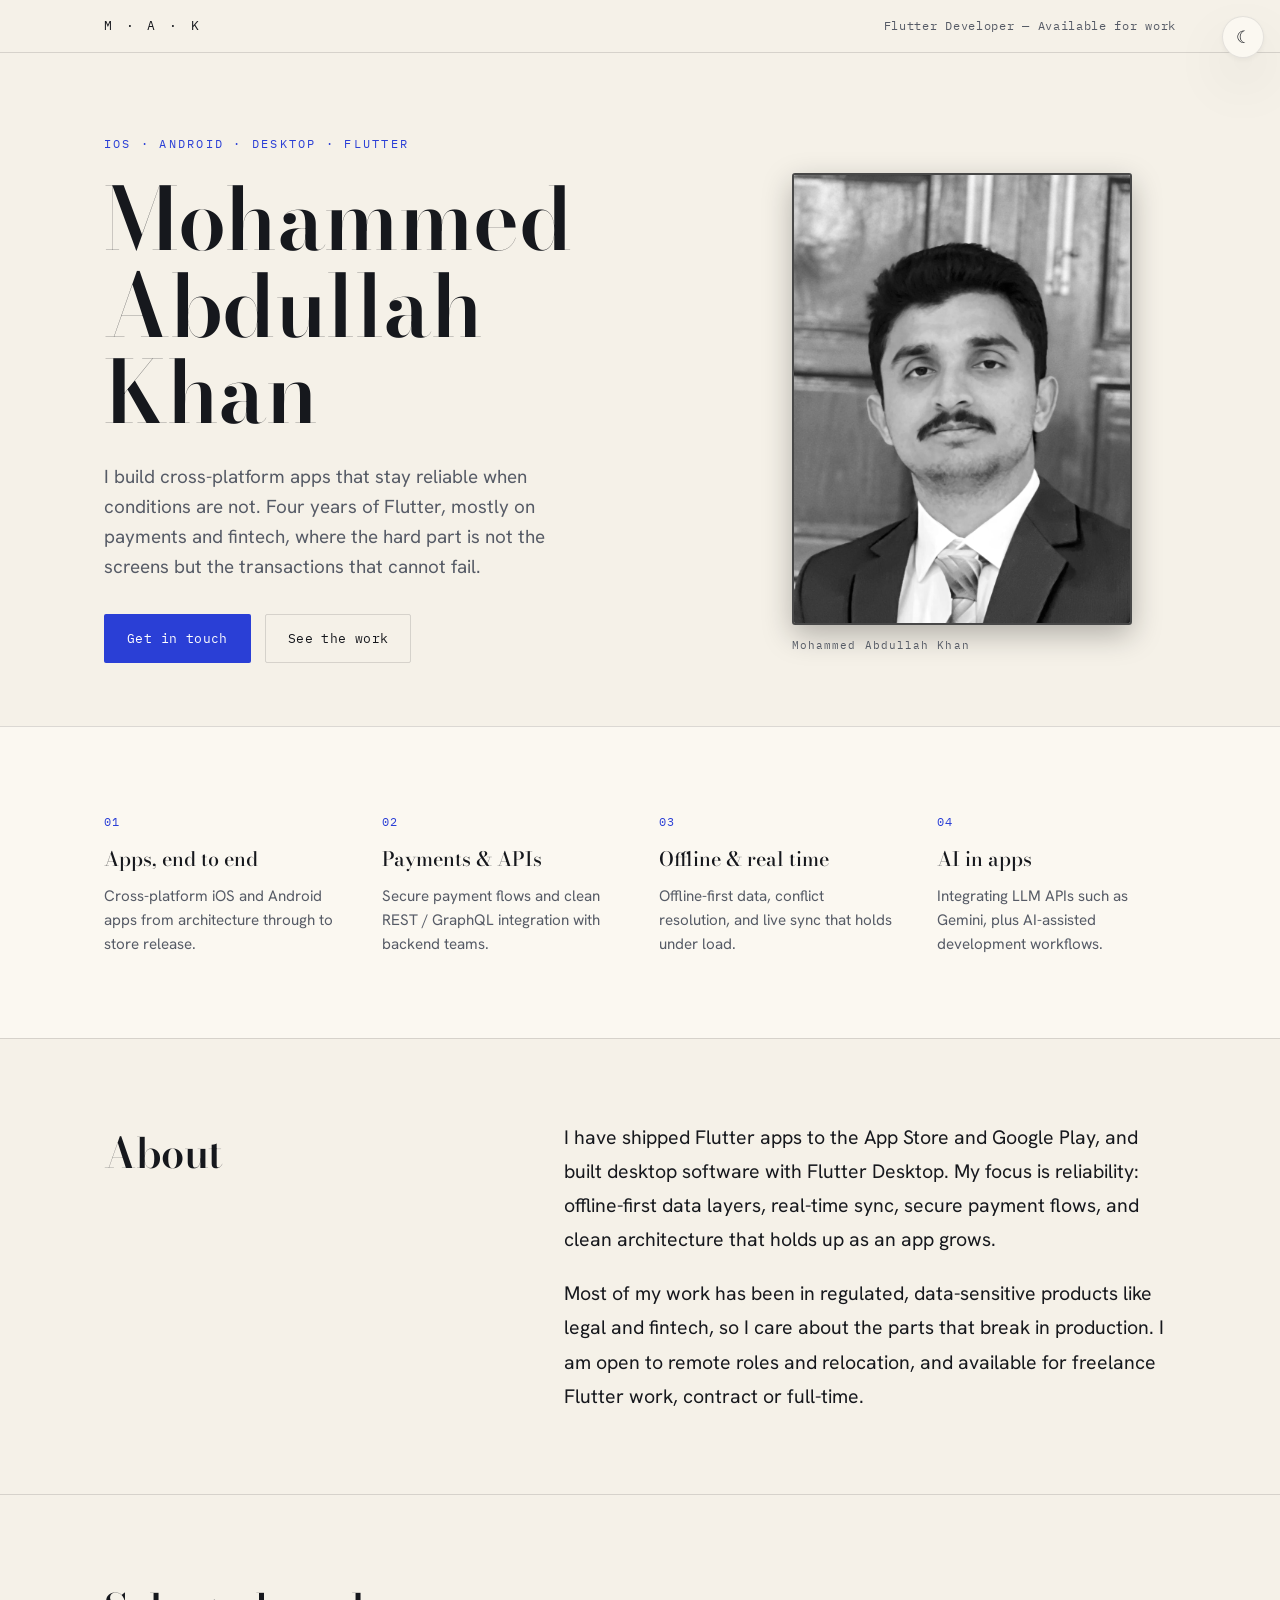
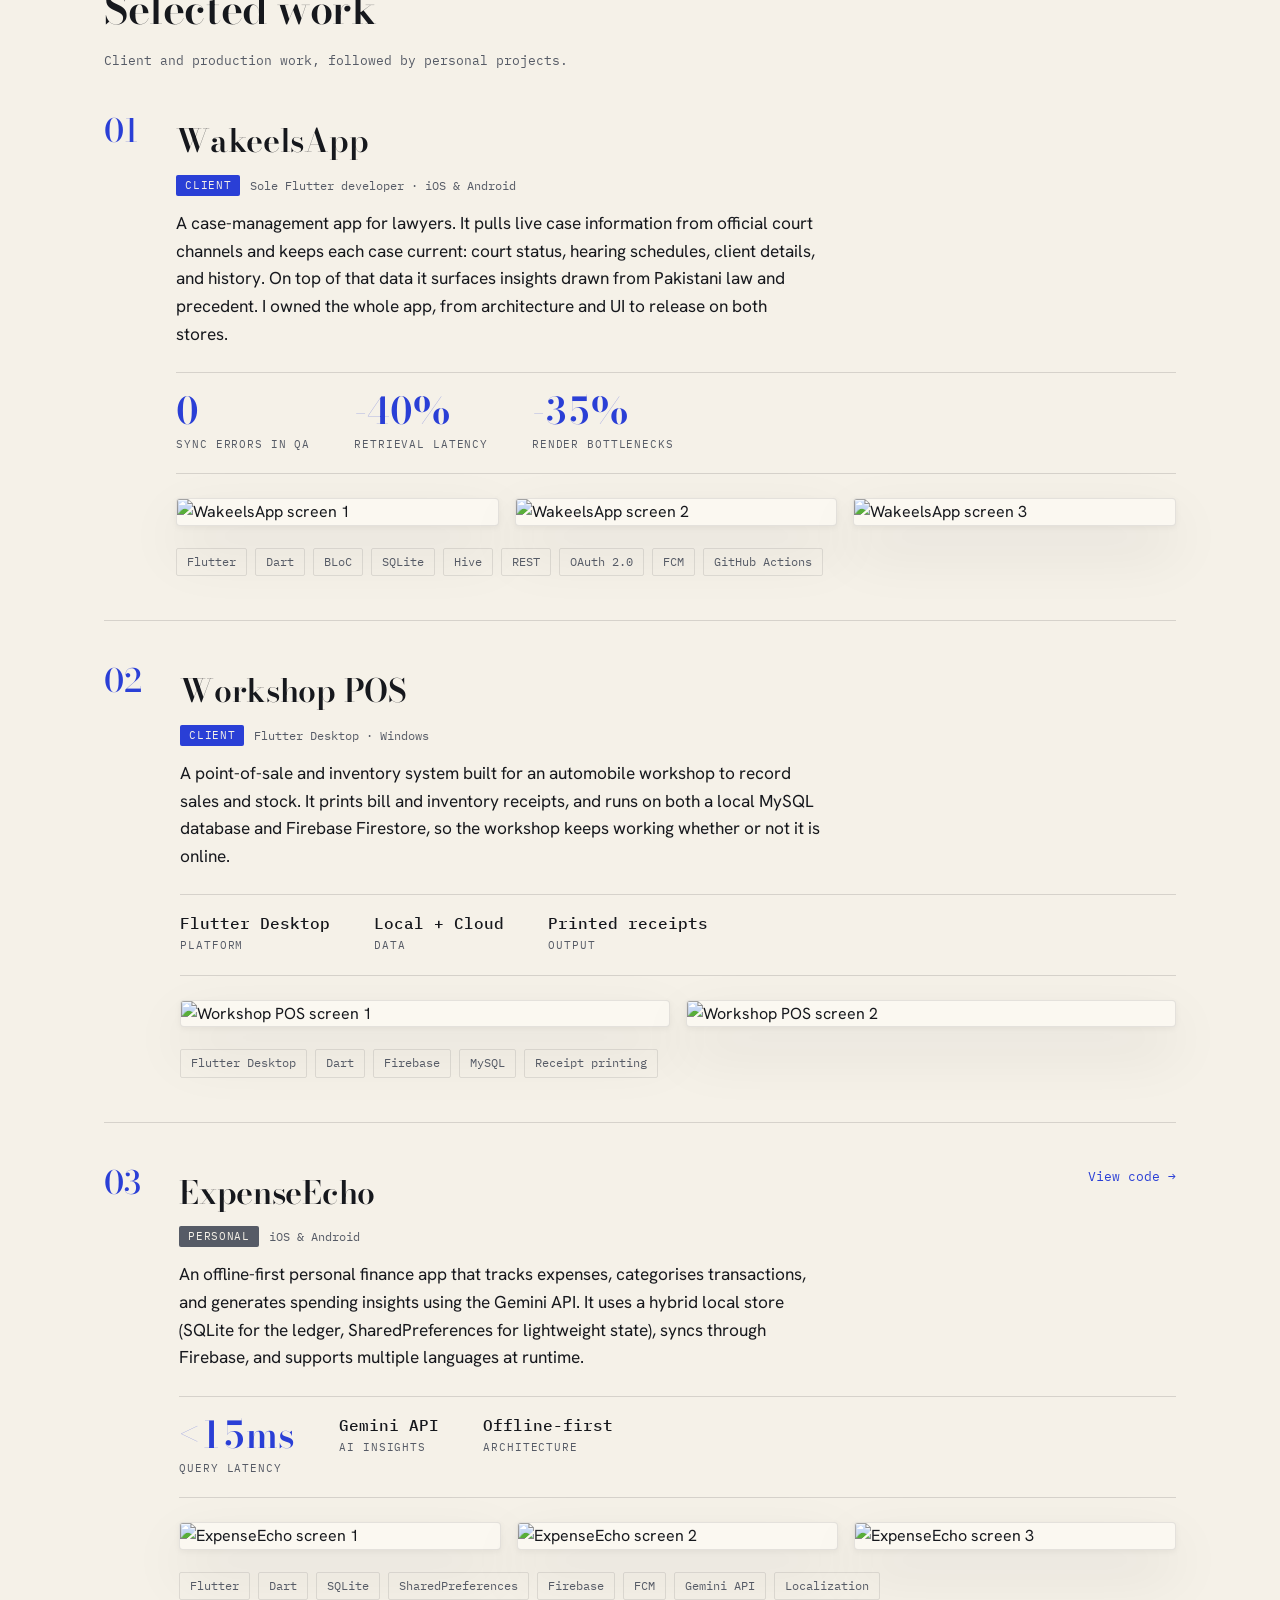
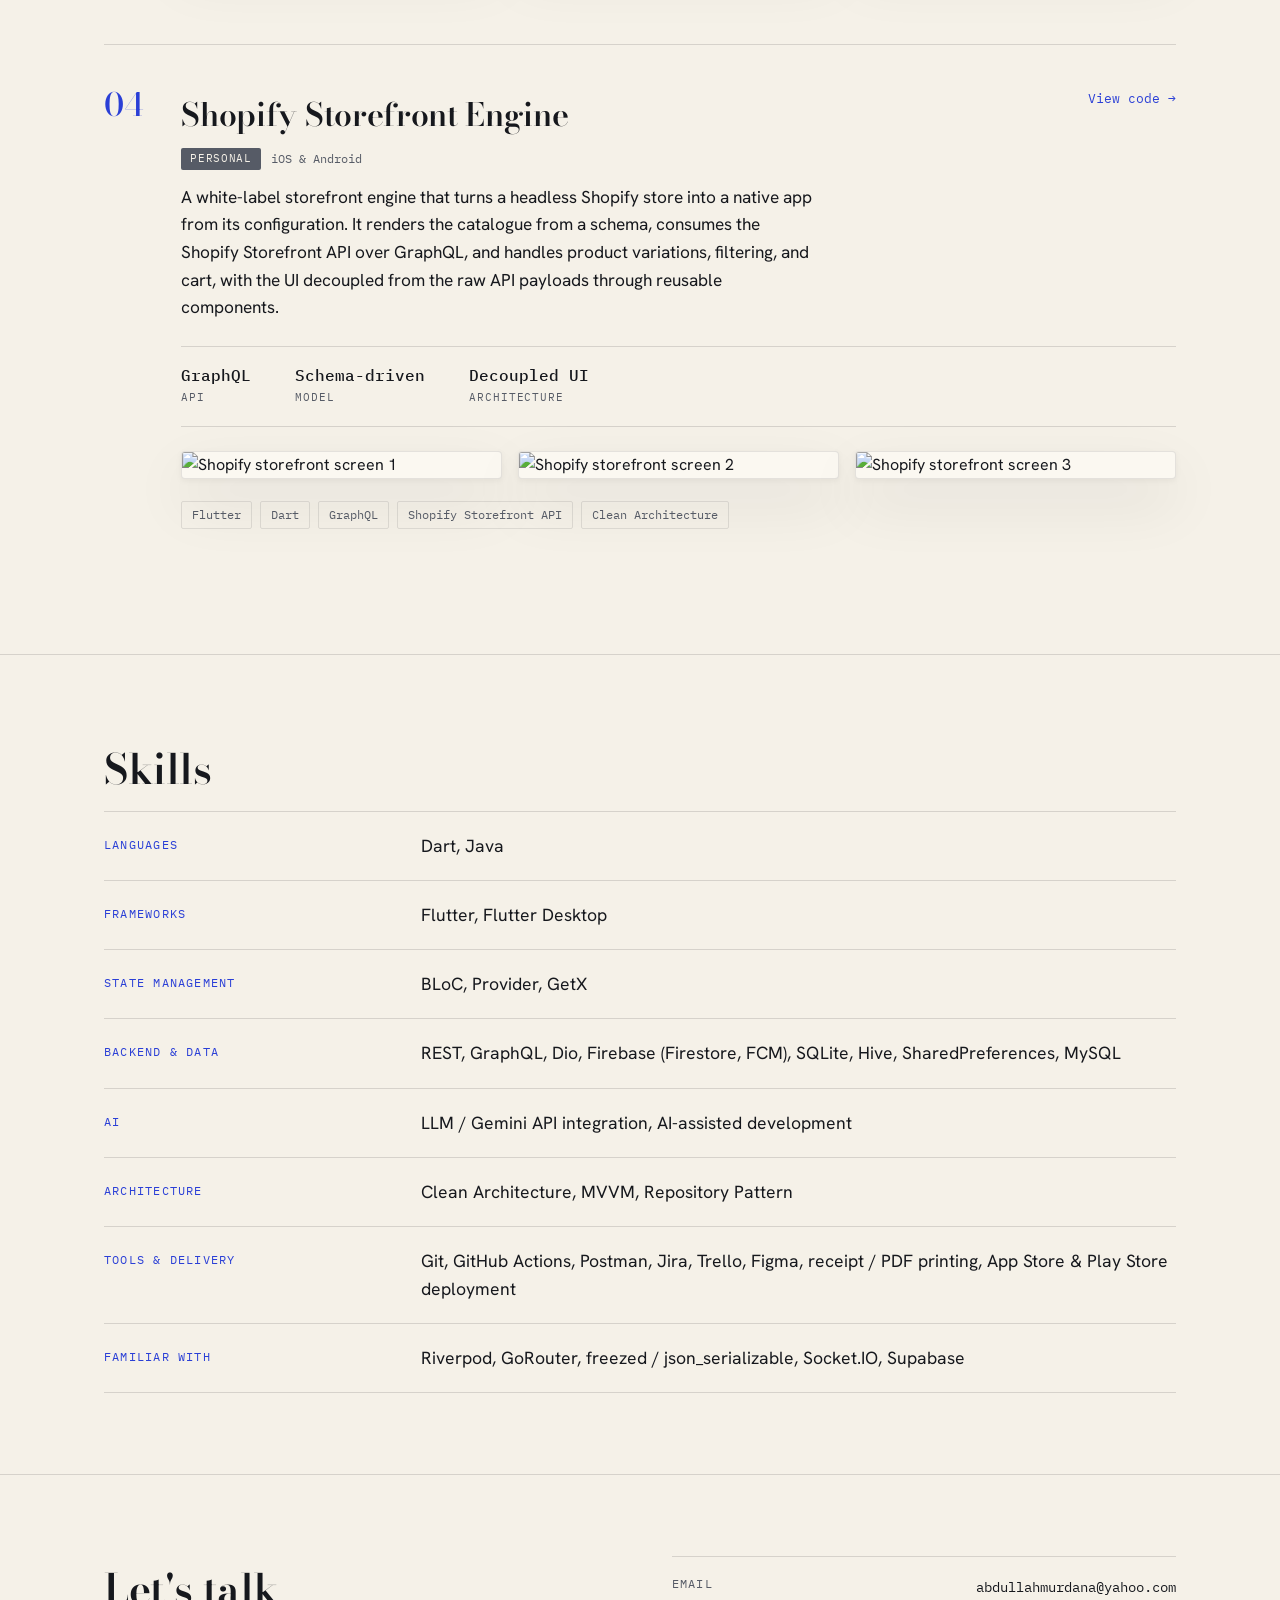
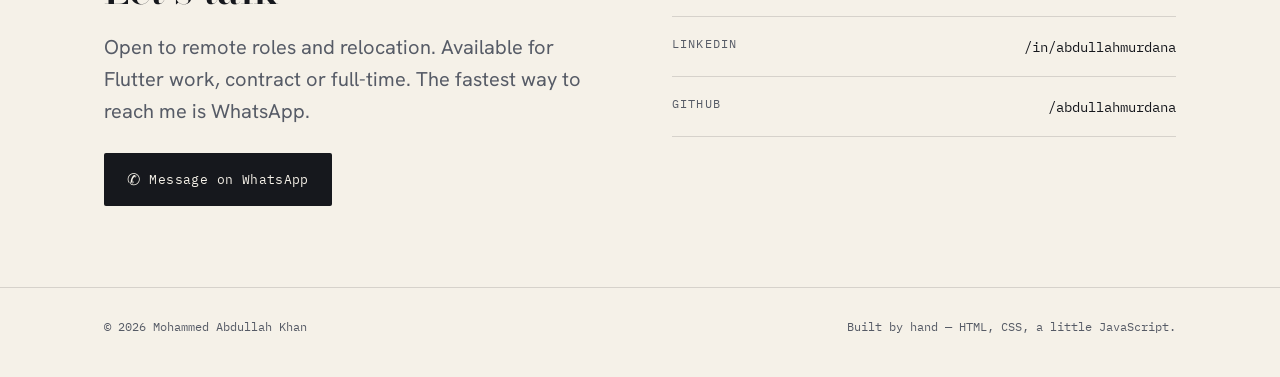
==== index.html @ e092d87d "Update GitHub repository link in index.html Updated ExpenseEcho Github Link." ====
<!DOCTYPE html>
<html lang="en" data-theme="auto">

<head>
  <meta charset="UTF-8" />
  <meta name="viewport" content="width=device-width, initial-scale=1.0, viewport-fit=cover" />
  <title>Mohammed Abdullah Khan — Flutter Developer</title>
  <meta name="description"
    content="Flutter developer with 4+ years building reliable, payment-heavy cross-platform apps for iOS, Android and desktop. Available for full-time roles and freelance work." />
  <meta name="color-scheme" content="light dark" />

  <link rel="preconnect" href="https://fonts.googleapis.com" />
  <link rel="preconnect" href="https://fonts.gstatic.com" crossorigin />
  <link
    href="https://fonts.googleapis.com/css2?family=Bodoni+Moda:opsz,wght@6..96,400;6..96,500;6..96,600;6..96,700&family=Hanken+Grotesk:wght@300;400;500;600&family=IBM+Plex+Mono:wght@400;500&display=swap"
    rel="stylesheet" />

  <link rel="stylesheet" href="css/style.css" />
</head>

<body>

  <!-- Hidden SVG duotone filter (maps photo to ink + paper) -->
  <svg width="0" height="0" style="position:absolute" aria-hidden="true" focusable="false">
    <filter id="duotone" color-interpolation-filters="sRGB">
      <feColorMatrix type="matrix" values="0.2126 0.7152 0.0722 0 0
                                         0.2126 0.7152 0.0722 0 0
                                         0.2126 0.7152 0.0722 0 0
                                         0      0      0      1 0" />
      <feComponentTransfer>
        <feFuncR tableValues="0.07 0.96" />
        <feFuncG tableValues="0.12 0.95" />
        <feFuncB tableValues="0.24 0.92" />
      </feComponentTransfer>
    </filter>
  </svg>

  <!-- Theme toggle -->
  <button id="themeToggle" class="theme-toggle" aria-label="Switch colour theme" title="Switch theme">
    <span class="toggle-icon sun" aria-hidden="true">☀</span>
    <span class="toggle-icon moon" aria-hidden="true">☾</span>
  </button>

  <!-- Top meta bar -->
  <div class="topbar">
    <div class="wrap topbar-inner">
      <span class="mark">M · A · K</span>
      <span class="topbar-meta">Flutter Developer — Available for work</span>
    </div>
  </div>

  <!-- ============ HERO ============ -->
  <header class="hero">
    <div class="wrap hero-grid">
      <div class="hero-text">
        <p class="eyebrow" data-reveal>iOS · Android · Desktop · Flutter</p>
        <h1 class="hero-name" data-reveal>Mohammed<br />Abdullah Khan</h1>
        <p class="hero-lead" data-reveal>
          I build cross-platform apps that stay reliable when conditions are not.
          Four years of Flutter, mostly on payments and fintech, where the hard
          part is not the screens but the transactions that cannot fail.
        </p>
        <div class="hero-cta" data-reveal>
          <a class="btn btn-primary" href="#contact">Get in touch</a>
          <a class="btn btn-ghost" href="#work">See the work</a>
        </div>
      </div>
      <div class="hero-portrait" data-reveal>
        <figure class="portrait">
          <img src="assets/profile.jpg" alt="Portrait of Mohammed Abdullah Khan" />
          <figcaption>Mohammed Abdullah Khan</figcaption>
        </figure>
      </div>
    </div>
  </header>

  <main>

    <!-- ============ CAPABILITY BAND ============ -->
    <section class="capability" aria-labelledby="cap-h">
      <div class="wrap">
        <h2 id="cap-h" class="visually-hidden">What I can help with</h2>
        <ul class="cap-grid">
          <li data-reveal><span class="cap-no">01</span>
            <h3>Apps, end to end</h3>
            <p>Cross-platform iOS and Android apps from architecture through to store release.</p>
          </li>
          <li data-reveal><span class="cap-no">02</span>
            <h3>Payments &amp; APIs</h3>
            <p>Secure payment flows and clean REST / GraphQL integration with backend teams.</p>
          </li>
          <li data-reveal><span class="cap-no">03</span>
            <h3>Offline &amp; real time</h3>
            <p>Offline-first data, conflict resolution, and live sync that holds under load.</p>
          </li>
          <li data-reveal><span class="cap-no">04</span>
            <h3>AI in apps</h3>
            <p>Integrating LLM APIs such as Gemini, plus AI-assisted development workflows.</p>
          </li>
        </ul>
      </div>
    </section>

    <!-- ============ ABOUT ============ -->
    <section class="about" aria-labelledby="about-h">
      <div class="wrap about-grid">
        <h2 id="about-h" class="section-title" data-reveal>About</h2>
        <div class="about-body" data-reveal>
          <p>
            I have shipped Flutter apps to the App Store and Google Play, and built
            desktop software with Flutter Desktop. My focus is reliability:
            offline-first data layers, real-time sync, secure payment flows, and
            clean architecture that holds up as an app grows.
          </p>
          <p>
            Most of my work has been in regulated, data-sensitive products like
            legal and fintech, so I care about the parts that break in production.
            I am open to remote roles and relocation, and available for freelance
            Flutter work, contract or full-time.
          </p>
        </div>
      </div>
    </section>

    <!-- ============ WORK ============ -->
    <section id="work" class="work" aria-labelledby="work-h">
      <div class="wrap">
        <h2 id="work-h" class="section-title" data-reveal>Selected work</h2>
        <p class="work-sub" data-reveal>Client and production work, followed by personal projects.</p>

        <!-- WakeelsApp -->
        <article class="entry" data-reveal>
          <div class="entry-index">01</div>
          <div class="entry-main">
            <header class="entry-head">
              <div>
                <h3 class="entry-name">WakeelsApp</h3>
                <p class="entry-meta"><span class="tag tag-client">Client</span> Sole Flutter developer · iOS &amp;
                  Android</p>
              </div>
            </header>
            <p class="entry-desc">
              A case-management app for lawyers. It pulls live case information from
              official court channels and keeps each case current: court status,
              hearing schedules, client details, and history. On top of that data it
              surfaces insights drawn from Pakistani law and precedent. I owned the
              whole app, from architecture and UI to release on both stores.
            </p>
            <div class="metrics">
              <div class="metric"><span class="metric-val" data-count="0">0</span><span class="metric-label">Sync errors
                  in QA</span></div>
              <div class="metric"><span class="metric-val" data-count="40" data-prefix="-"
                  data-suffix="%">-40%</span><span class="metric-label">Retrieval latency</span></div>
              <div class="metric"><span class="metric-val" data-count="35" data-prefix="-"
                  data-suffix="%">-35%</span><span class="metric-label">Render bottlenecks</span></div>
            </div>
            <div class="shots">
              <img src="images/wakeelsapp-1.png" alt="WakeelsApp screen 1" loading="lazy" />
              <img src="images/wakeelsapp-2.png" alt="WakeelsApp screen 2" loading="lazy" />
              <img src="images/wakeelsapp-3.png" alt="WakeelsApp screen 3" loading="lazy" />
            </div>
            <ul class="tech">
              <li>Flutter</li>
              <li>Dart</li>
              <li>BLoC</li>
              <li>SQLite</li>
              <li>Hive</li>
              <li>REST</li>
              <li>OAuth 2.0</li>
              <li>FCM</li>
              <li>GitHub Actions</li>
            </ul>
          </div>
        </article>

        <!-- POS -->
        <article class="entry" data-reveal>
          <div class="entry-index">02</div>
          <div class="entry-main">
            <header class="entry-head">
              <div>
                <h3 class="entry-name">Workshop POS</h3>
                <p class="entry-meta"><span class="tag tag-client">Client</span> Flutter Desktop · Windows</p>
              </div>
            </header>
            <p class="entry-desc">
              A point-of-sale and inventory system built for an automobile workshop
              to record sales and stock. It prints bill and inventory receipts, and
              runs on both a local MySQL database and Firebase Firestore, so the
              workshop keeps working whether or not it is online.
            </p>
            <div class="metrics">
              <div class="metric"><span class="metric-val small">Flutter Desktop</span><span
                  class="metric-label">Platform</span></div>
              <div class="metric"><span class="metric-val small">Local + Cloud</span><span
                  class="metric-label">Data</span></div>
              <div class="metric"><span class="metric-val small">Printed receipts</span><span
                  class="metric-label">Output</span></div>
            </div>
            <div class="shots">
              <img src="images/pos-1.png" alt="Workshop POS screen 1" loading="lazy" />
              <img src="images/pos-2.png" alt="Workshop POS screen 2" loading="lazy" />
            </div>
            <ul class="tech">
              <li>Flutter Desktop</li>
              <li>Dart</li>
              <li>Firebase</li>
              <li>MySQL</li>
              <li>Receipt printing</li>
            </ul>
          </div>
        </article>

        <!-- ExpenseEcho -->
        <article class="entry" data-reveal>
          <div class="entry-index">03</div>
          <div class="entry-main">
            <header class="entry-head">
              <div>
                <h3 class="entry-name">ExpenseEcho</h3>
                <p class="entry-meta"><span class="tag tag-personal">Personal</span> iOS &amp; Android</p>
              </div>
              <a class="repo-link" href="https://github.com/abdullahmurdana/expenseecho" target="_blank" rel="noopener">View code
                →</a>
            </header>
            <p class="entry-desc">
              An offline-first personal finance app that tracks expenses, categorises
              transactions, and generates spending insights using the Gemini API. It
              uses a hybrid local store (SQLite for the ledger, SharedPreferences for
              lightweight state), syncs through Firebase, and supports multiple
              languages at runtime.
            </p>
            <div class="metrics">
              <div class="metric"><span class="metric-val" data-count="15" data-prefix="&lt;"
                  data-suffix="ms">&lt;15ms</span><span class="metric-label">Query latency</span></div>
              <div class="metric"><span class="metric-val small">Gemini API</span><span class="metric-label">AI
                  insights</span></div>
              <div class="metric"><span class="metric-val small">Offline-first</span><span
                  class="metric-label">Architecture</span></div>
            </div>
            <div class="shots">
              <img src="images/expenseecho-1.png" alt="ExpenseEcho screen 1" loading="lazy" />
              <img src="images/expenseecho-2.png" alt="ExpenseEcho screen 2" loading="lazy" />
              <img src="images/expenseecho-3.png" alt="ExpenseEcho screen 3" loading="lazy" />
            </div>
            <ul class="tech">
              <li>Flutter</li>
              <li>Dart</li>
              <li>SQLite</li>
              <li>SharedPreferences</li>
              <li>Firebase</li>
              <li>FCM</li>
              <li>Gemini API</li>
              <li>Localization</li>
            </ul>
          </div>
        </article>

        <!-- Shopify -->
        <article class="entry" data-reveal>
          <div class="entry-index">04</div>
          <div class="entry-main">
            <header class="entry-head">
              <div>
                <h3 class="entry-name">Shopify Storefront Engine</h3>
                <p class="entry-meta"><span class="tag tag-personal">Personal</span> iOS &amp; Android</p>
              </div>
              <a class="repo-link" href="https://github.com/abdullahmurdana" target="_blank" rel="noopener">View code
                →</a>
            </header>
            <p class="entry-desc">
              A white-label storefront engine that turns a headless Shopify store into
              a native app from its configuration. It renders the catalogue from a
              schema, consumes the Shopify Storefront API over GraphQL, and handles
              product variations, filtering, and cart, with the UI decoupled from the
              raw API payloads through reusable components.
            </p>
            <div class="metrics">
              <div class="metric"><span class="metric-val small">GraphQL</span><span class="metric-label">API</span>
              </div>
              <div class="metric"><span class="metric-val small">Schema-driven</span><span
                  class="metric-label">Model</span></div>
              <div class="metric"><span class="metric-val small">Decoupled UI</span><span
                  class="metric-label">Architecture</span></div>
            </div>
            <div class="shots">
              <img src="images/shopify-1.png" alt="Shopify storefront screen 1" loading="lazy" />
              <img src="images/shopify-2.png" alt="Shopify storefront screen 2" loading="lazy" />
              <img src="images/shopify-3.png" alt="Shopify storefront screen 3" loading="lazy" />
            </div>
            <ul class="tech">
              <li>Flutter</li>
              <li>Dart</li>
              <li>GraphQL</li>
              <li>Shopify Storefront API</li>
              <li>Clean Architecture</li>
            </ul>
          </div>
        </article>
      </div>
    </section>

    <!-- ============ SKILLS ============ -->
    <section class="skills" aria-labelledby="skills-h">
      <div class="wrap">
        <h2 id="skills-h" class="section-title" data-reveal>Skills</h2>
        <dl class="skills-list">
          <div class="skill-row" data-reveal>
            <dt>Languages</dt>
            <dd>Dart, Java</dd>
          </div>
          <div class="skill-row" data-reveal>
            <dt>Frameworks</dt>
            <dd>Flutter, Flutter Desktop</dd>
          </div>
          <div class="skill-row" data-reveal>
            <dt>State management</dt>
            <dd>BLoC, Provider, GetX</dd>
          </div>
          <div class="skill-row" data-reveal>
            <dt>Backend &amp; data</dt>
            <dd>REST, GraphQL, Dio, Firebase (Firestore, FCM), SQLite, Hive, SharedPreferences, MySQL</dd>
          </div>
          <div class="skill-row" data-reveal>
            <dt>AI</dt>
            <dd>LLM / Gemini API integration, AI-assisted development</dd>
          </div>
          <div class="skill-row" data-reveal>
            <dt>Architecture</dt>
            <dd>Clean Architecture, MVVM, Repository Pattern</dd>
          </div>
          <div class="skill-row" data-reveal>
            <dt>Tools &amp; delivery</dt>
            <dd>Git, GitHub Actions, Postman, Jira, Trello, Figma, receipt / PDF printing, App Store &amp; Play Store
              deployment</dd>
          </div>
          <div class="skill-row" data-reveal>
            <dt>Familiar with</dt>
            <dd>Riverpod, GoRouter, freezed / json_serializable, Socket.IO, Supabase</dd>
          </div>
        </dl>
      </div>
    </section>

    <!-- ============ CONTACT ============ -->
    <section id="contact" class="contact" aria-labelledby="contact-h">
      <div class="wrap contact-grid">
        <div>
          <h2 id="contact-h" class="section-title" data-reveal>Let's talk</h2>
          <p class="contact-lead" data-reveal>
            Open to remote roles and relocation. Available for Flutter work,
            contract or full-time. The fastest way to reach me is WhatsApp.
          </p>
          <a class="btn btn-wa" data-reveal
            href="https://wa.me/923009691591?text=Hi%20Abdullah%2C%20I%20saw%20your%20portfolio" target="_blank"
            rel="noopener">
            <span class="wa-glyph" aria-hidden="true">✆</span> Message on WhatsApp
          </a>
        </div>
        <div class="contact-links" data-reveal>
          <a href="mailto:abdullahmurdana@yahoo.com"><span class="cl-label">Email</span><span
              class="cl-val">abdullahmurdana@yahoo.com</span></a>
          <a href="https://www.linkedin.com/in/abdullahmurdana" target="_blank" rel="noopener"><span
              class="cl-label">LinkedIn</span><span class="cl-val">/in/abdullahmurdana</span></a>
          <a href="https://github.com/abdullahmurdana" target="_blank" rel="noopener"><span
              class="cl-label">GitHub</span><span class="cl-val">/abdullahmurdana</span></a>
        </div>
      </div>
    </section>

  </main>

  <footer class="foot">
    <div class="wrap foot-inner">
      <span>© 2026 Mohammed Abdullah Khan</span>
      <span>Built by hand — HTML, CSS, a little JavaScript.</span>
    </div>
  </footer>

  <script src="js/app.js" defer></script>
</body>

</html>
---- css/style.css ----
/* =========================================================
   Mohammed Abdullah Khan — portfolio
   "Editorial Premium" — warm paper, ink, one cobalt accent.
   Mobile-first, fully responsive, light + dark.
   ========================================================= */

:root,
[data-theme="light"] {
  --paper: #F5F1E8;
  --paper-2: #FBF8F1;
  --ink: #16181D;
  --sub: #565B66;
  --accent: #2A3FD6;
  --accent-soft: #2A3FD622;
  --rule: rgba(22, 24, 29, 0.14);
  --card-bd: rgba(22, 24, 29, 0.10);
  --shadow: 0 2px 6px rgba(22, 24, 29, 0.05), 0 24px 60px rgba(22, 24, 29, 0.09);
  color-scheme: light;
}

[data-theme="dark"] {
  --paper: #131519;
  --paper-2: #191C22;
  --ink: #ECE7DB;
  --sub: #9BA1AC;
  --accent: #7C8CFF;
  --accent-soft: #7C8CFF22;
  --rule: rgba(236, 231, 219, 0.14);
  --card-bd: rgba(77, 72, 61, 0.09);
  --shadow: 0 2px 6px rgba(0, 0, 0, 0.4), 0 26px 64px rgba(0, 0, 0, 0.55);
  color-scheme: dark;
}

@media (prefers-color-scheme: dark) {
  [data-theme="auto"] {
    --paper: #131519;
    --paper-2: #191C22;
    --ink: #ECE7DB;
    --sub: #9BA1AC;
    --accent: #7C8CFF;
    --accent-soft: #7C8CFF22;
    --rule: rgba(236, 231, 219, 0.14);
    --card-bd: rgba(236, 231, 219, 0.09);
    --shadow: 0 2px 6px rgba(0, 0, 0, 0.4), 0 26px 64px rgba(0, 0, 0, 0.55);
    color-scheme: dark;
  }
}

* {
  box-sizing: border-box;
  margin: 0;
  padding: 0;
}

html {
  scroll-behavior: smooth;
  -webkit-text-size-adjust: 100%;
}

body {
  background: var(--paper);
  color: var(--ink);
  font-family: "Hanken Grotesk", system-ui, sans-serif;
  font-weight: 400;
  line-height: 1.6;
  -webkit-font-smoothing: antialiased;
  transition: background-color .45s ease, color .45s ease;
  overflow-x: hidden;
}

.wrap {
  width: 100%;
  max-width: 1120px;
  margin: 0 auto;
  padding-left: max(24px, env(safe-area-inset-left));
  padding-right: max(24px, env(safe-area-inset-right));
}

a {
  color: inherit;
  text-decoration: none;
}

.visually-hidden {
  position: absolute;
  width: 1px;
  height: 1px;
  overflow: hidden;
  clip: rect(0 0 0 0);
}

/* ---------- Theme toggle ---------- */
.theme-toggle {
  position: fixed;
  z-index: 40;
  top: max(16px, env(safe-area-inset-top));
  right: max(16px, env(safe-area-inset-right));
  width: 42px;
  height: 42px;
  border-radius: 50%;
  border: 1px solid var(--card-bd);
  background: var(--paper-2);
  color: var(--ink);
  cursor: pointer;
  font-size: 17px;
  display: grid;
  place-items: center;
  box-shadow: var(--shadow);
  transition: transform .25s ease, background-color .45s ease;
}

.theme-toggle:hover {
  transform: rotate(-12deg) scale(1.05);
}

.toggle-icon {
  grid-area: 1/1;
  transition: opacity .3s ease, transform .3s ease;
}

.toggle-icon.sun {
  opacity: 0;
  transform: scale(.5) rotate(-90deg);
}

[data-theme="dark"] .toggle-icon.sun {
  opacity: 1;
  transform: none;
}

[data-theme="dark"] .toggle-icon.moon {
  opacity: 0;
  transform: scale(.5) rotate(90deg);
}

@media (prefers-color-scheme: dark) {
  [data-theme="auto"] .toggle-icon.sun {
    opacity: 1;
    transform: none;
  }

  [data-theme="auto"] .toggle-icon.moon {
    opacity: 0;
    transform: scale(.5) rotate(90deg);
  }
}

/* ---------- Topbar ---------- */
.topbar {
  border-bottom: 1px solid var(--rule);
  padding: 16px 0;
}

.topbar-inner {
  display: flex;
  justify-content: space-between;
  align-items: center;
}

.mark {
  font-family: "IBM Plex Mono", monospace;
  font-size: .8rem;
  letter-spacing: .22em;
  color: var(--ink);
}

.topbar-meta {
  font-family: "IBM Plex Mono", monospace;
  font-size: .72rem;
  letter-spacing: .06em;
  color: var(--sub);
}

/* ---------- Buttons ---------- */
.btn {
  display: inline-flex;
  align-items: center;
  gap: 9px;
  font-family: "IBM Plex Mono", monospace;
  font-size: .82rem;
  letter-spacing: .03em;
  padding: 13px 22px;
  border-radius: 2px;
  border: 1px solid transparent;
  transition: transform .2s ease, background-color .25s ease, color .25s ease, border-color .25s ease;
}

.btn-primary {
  background: var(--accent);
  color: #fff;
}

.btn-primary:hover {
  transform: translateY(-2px);
}

.btn-ghost {
  border-color: var(--rule);
  color: var(--ink);
}

.btn-ghost:hover {
  border-color: var(--accent);
  color: var(--accent);
}

.btn-wa {
  background: var(--ink);
  color: var(--paper);
  margin-top: 26px;
}

.btn-wa:hover {
  transform: translateY(-2px);
  background: var(--accent);
  color: #fff;
}

.wa-glyph {
  font-size: 1rem;
}

/* ---------- Hero ---------- */
.hero {
  padding: clamp(48px, 9vh, 96px) 0 clamp(40px, 7vh, 80px);
}

.hero-grid {
  display: grid;
  grid-template-columns: 1.15fr .85fr;
  gap: clamp(28px, 5vw, 64px);
  align-items: center;
}

.eyebrow {
  font-family: "IBM Plex Mono", monospace;
  font-size: .78rem;
  letter-spacing: .18em;
  text-transform: uppercase;
  color: var(--accent);
  margin-bottom: 22px;
}

.hero-name {
  font-family: "Bodoni Moda", Georgia, serif;
  font-weight: 600;
  font-size: clamp(2.7rem, 8vw, 5.4rem);
  line-height: 1.0;
  letter-spacing: -.005em;
  margin-bottom: 26px;
}

.hero-lead {
  max-width: 44ch;
  font-size: clamp(1.02rem, 3.4vw, 1.18rem);
  color: var(--sub);
  margin-bottom: 32px;
}

.hero-cta {
  display: flex;
  flex-wrap: wrap;
  gap: 14px;
}

/* Portrait duotone */
.hero-portrait {
  display: flex;
  justify-content: center;
}

.portrait {
  position: relative;
  width: 100%;
  max-width: 340px;
}

.portrait img {
  width: 100%;
  height: auto;
  display: block;
  border-radius: 3px;
  filter: url(#duotone);
  border: 2px solid var(--accent);
  box-shadow: 0 10px 30px rgba(0, 0, 0, 0.28);
  transition: filter .45s ease;
}

/* .portrait::after {
  content: "";
  position: absolute;
  inset: -10px;
  border: 1px solid var(--accent);
  border-radius: 5px;
  z-index: -1;
  opacity: .7;
} */

.portrait figcaption {
  position: absolute;
  left: 0;
  bottom: -30px;
  font-family: "IBM Plex Mono", monospace;
  font-size: .68rem;
  letter-spacing: .1em;
  color: var(--sub);
}

[data-theme="dark"] .portrait img,
[data-theme="auto"] .portrait img {
  filter: url(#duotone) brightness(1.04);
}

/* ---------- Section titles ---------- */
.section-title {
  font-family: "Bodoni Moda", Georgia, serif;
  font-weight: 600;
  font-size: clamp(1.7rem, 5vw, 2.6rem);
  letter-spacing: -.01em;
  margin-bottom: 8px;
}

section {
  padding: clamp(52px, 9vh, 104px) 0;
  border-top: 1px solid var(--rule);
}

/* ---------- Capability band ---------- */
.capability {
  background: var(--paper-2);
}

.cap-grid {
  list-style: none;
  display: grid;
  grid-template-columns: repeat(4, 1fr);
  gap: clamp(20px, 3vw, 40px);
}

.cap-grid li {}

.cap-no {
  font-family: "IBM Plex Mono", monospace;
  font-size: .72rem;
  color: var(--accent);
  letter-spacing: .1em;
}

.cap-grid h3 {
  font-family: "Bodoni Moda", Georgia, serif;
  font-weight: 500;
  font-size: 1.24rem;
  margin: 10px 0 8px;
}

.cap-grid p {
  font-size: .95rem;
  color: var(--sub);
}

/* ---------- About ---------- */
.about-grid {
  display: grid;
  grid-template-columns: .4fr .6fr;
  gap: clamp(20px, 4vw, 60px);
  align-items: start;
}

.about-body p {
  font-size: clamp(1.05rem, 3vw, 1.22rem);
  line-height: 1.75;
  margin-bottom: 20px;
  max-width: 60ch;
}

.about-body p:last-child {
  margin-bottom: 0;
}

/* ---------- Work ---------- */
.work-sub {
  font-family: "IBM Plex Mono", monospace;
  font-size: .82rem;
  color: var(--sub);
  margin-bottom: 44px;
}

.entry {
  display: grid;
  grid-template-columns: auto 1fr;
  gap: clamp(18px, 3vw, 40px);
  padding: clamp(30px, 4vw, 44px) 0;
  border-top: 1px solid var(--rule);
}

.entry:first-of-type {
  border-top: none;
  padding-top: 0;
}

.entry-index {
  font-family: "Bodoni Moda", Georgia, serif;
  font-size: clamp(1.4rem, 3vw, 2rem);
  color: var(--accent);
  font-weight: 500;
  line-height: 1;
}

.entry-head {
  display: flex;
  justify-content: space-between;
  align-items: flex-start;
  gap: 16px;
  margin-bottom: 14px;
}

.entry-name {
  font-family: "Bodoni Moda", Georgia, serif;
  font-weight: 600;
  font-size: clamp(1.5rem, 4.4vw, 2rem);
  letter-spacing: -.01em;
}

.entry-meta {
  font-family: "IBM Plex Mono", monospace;
  font-size: .76rem;
  color: var(--sub);
  margin-top: 8px;
  display: flex;
  align-items: center;
  gap: 10px;
  flex-wrap: wrap;
}

.tag {
  display: inline-block;
  padding: 2px 9px;
  border-radius: 2px;
  font-size: .68rem;
  letter-spacing: .06em;
  text-transform: uppercase;
  color: var(--paper);
}

.tag-client {
  background: var(--accent);
}

.tag-personal {
  background: var(--sub);
}

.repo-link {
  font-family: "IBM Plex Mono", monospace;
  font-size: .8rem;
  color: var(--accent);
  white-space: nowrap;
  transition: transform .2s ease;
}

.repo-link:hover {
  transform: translateX(3px);
}

.entry-desc {
  font-size: clamp(1rem, 3vw, 1.08rem);
  color: var(--ink);
  max-width: 64ch;
  margin-bottom: 24px;
}

.metrics {
  display: flex;
  flex-wrap: wrap;
  gap: clamp(22px, 4vw, 44px);
  padding: 20px 0;
  border-top: 1px solid var(--rule);
  border-bottom: 1px solid var(--rule);
  margin-bottom: 24px;
}

.metric {
  display: flex;
  flex-direction: column;
  gap: 6px;
}

.metric-val {
  font-family: "Bodoni Moda", Georgia, serif;
  font-weight: 600;
  font-size: clamp(1.7rem, 5vw, 2.3rem);
  color: var(--accent);
  line-height: 1;
  font-variant-numeric: tabular-nums;
}

.metric-val.small {
  font-family: "IBM Plex Mono", monospace;
  font-size: clamp(.92rem, 2.6vw, 1rem);
  color: var(--ink);
  font-weight: 500;
}

.metric-label {
  font-family: "IBM Plex Mono", monospace;
  font-size: .68rem;
  text-transform: uppercase;
  letter-spacing: .08em;
  color: var(--sub);
}

.shots {
  display: grid;
  grid-template-columns: repeat(auto-fit, minmax(150px, 1fr));
  gap: 16px;
  margin-bottom: 22px;
}

.shots img {
  width: 100%;
  height: auto;
  border-radius: 4px;
  border: 1px solid var(--card-bd);
  background: var(--paper-2);
  box-shadow: var(--shadow);
  display: block;
  transition: transform .35s ease;
}

.tech {
  list-style: none;
  display: flex;
  flex-wrap: wrap;
  gap: 8px;
}

.tech li {
  font-family: "IBM Plex Mono", monospace;
  font-size: .72rem;
  color: var(--sub);
  border: 1px solid var(--card-bd);
  border-radius: 2px;
  padding: 4px 10px;
}

/* ---------- Skills ---------- */
.skills-list {
  border-top: 1px solid var(--rule);
}

.skill-row {
  display: grid;
  grid-template-columns: .28fr .72fr;
  gap: 24px;
  padding: 20px 0;
  border-bottom: 1px solid var(--rule);
}

.skill-row dt {
  font-family: "IBM Plex Mono", monospace;
  font-size: .76rem;
  text-transform: uppercase;
  letter-spacing: .1em;
  color: var(--accent);
  padding-top: 3px;
}

.skill-row dd {
  font-size: clamp(1rem, 3vw, 1.1rem);
  color: var(--ink);
}

/* ---------- Contact ---------- */
.contact-grid {
  display: grid;
  grid-template-columns: 1fr 1fr;
  gap: clamp(30px, 5vw, 64px);
  align-items: start;
}

.contact-lead {
  font-size: clamp(1.05rem, 3.4vw, 1.25rem);
  color: var(--sub);
  max-width: 44ch;
}

.contact-links {
  display: flex;
  flex-direction: column;
}

.contact-links a {
  display: flex;
  justify-content: space-between;
  gap: 16px;
  padding: 18px 0;
  border-top: 1px solid var(--rule);
  transition: color .25s ease;
}

.contact-links a:last-child {
  border-bottom: 1px solid var(--rule);
}

.contact-links a:hover {
  color: var(--accent);
}

.cl-label {
  font-family: "IBM Plex Mono", monospace;
  font-size: .72rem;
  text-transform: uppercase;
  letter-spacing: .1em;
  color: var(--sub);
}

.cl-val {
  font-family: "IBM Plex Mono", monospace;
  font-size: .9rem;
  text-align: right;
  word-break: break-word;
}

/* ---------- Footer ---------- */
.foot {
  border-top: 1px solid var(--rule);
  padding: 30px 0 max(40px, env(safe-area-inset-bottom));
}

.foot-inner {
  display: flex;
  justify-content: space-between;
  gap: 16px;
  flex-wrap: wrap;
  font-family: "IBM Plex Mono", monospace;
  font-size: .72rem;
  color: var(--sub);
}

/* ---------- Reveal ---------- */
[data-reveal] {
  opacity: 0;
  transform: translateY(20px);
  transition: opacity .7s ease, transform .7s ease;
}

[data-reveal].in {
  opacity: 1;
  transform: none;
}

/* =========================================================
   RESPONSIVE
   ========================================================= */
@media (hover: hover) and (pointer: fine) {
  .shots img:hover {
    transform: scale(1.03);
  }
}

/* Tablet */
@media (max-width: 900px) {
  .hero-grid {
    grid-template-columns: 1fr;
  }

  .hero-portrait {
    order: -1;
    justify-content: flex-start;
  }

  .portrait {
    max-width: 260px;
  }

  .about-grid {
    grid-template-columns: 1fr;
  }

  .cap-grid {
    grid-template-columns: repeat(2, 1fr);
    gap: 28px;
  }

  .contact-grid {
    grid-template-columns: 1fr;
  }
}

/* Phone */
@media (max-width: 560px) {
  .topbar-meta {
    display: none;
  }

  .cap-grid {
    grid-template-columns: 1fr;
    gap: 22px;
  }

  .entry {
    grid-template-columns: 1fr;
    gap: 12px;
  }

  .entry-index {
    font-size: 1.1rem;
  }

  .entry-head {
    flex-direction: column;
    gap: 10px;
  }

  .skill-row {
    grid-template-columns: 1fr;
    gap: 6px;
  }

  .shots {
    grid-template-columns: repeat(auto-fit, minmax(120px, 1fr));
  }

  .portrait::after {
    transform: translate(9px, 9px);
  }
}

/* Wide */
@media (min-width: 1500px) {
  .wrap {
    max-width: 1240px;
  }
}

/* Reduced motion */
@media (prefers-reduced-motion: reduce) {
  * {
    animation: none !important;
    transition: none !important;
    scroll-behavior: auto !important;
  }

  [data-reveal] {
    opacity: 1;
    transform: none;
  }
}

/* Focus */
a:focus-visible,
button:focus-visible {
  outline: 2px solid var(--accent);
  outline-offset: 3px;
  border-radius: 2px;
}

/* Print */
@media print {

  .theme-toggle,
  .hero-cta,
  .btn-wa {
    display: none !important;
  }

  body {
    background: #fff;
    color: #000;
  }

  .portrait img {
    filter: grayscale(1);
  }

  .entry {
    break-inside: avoid;
  }
}
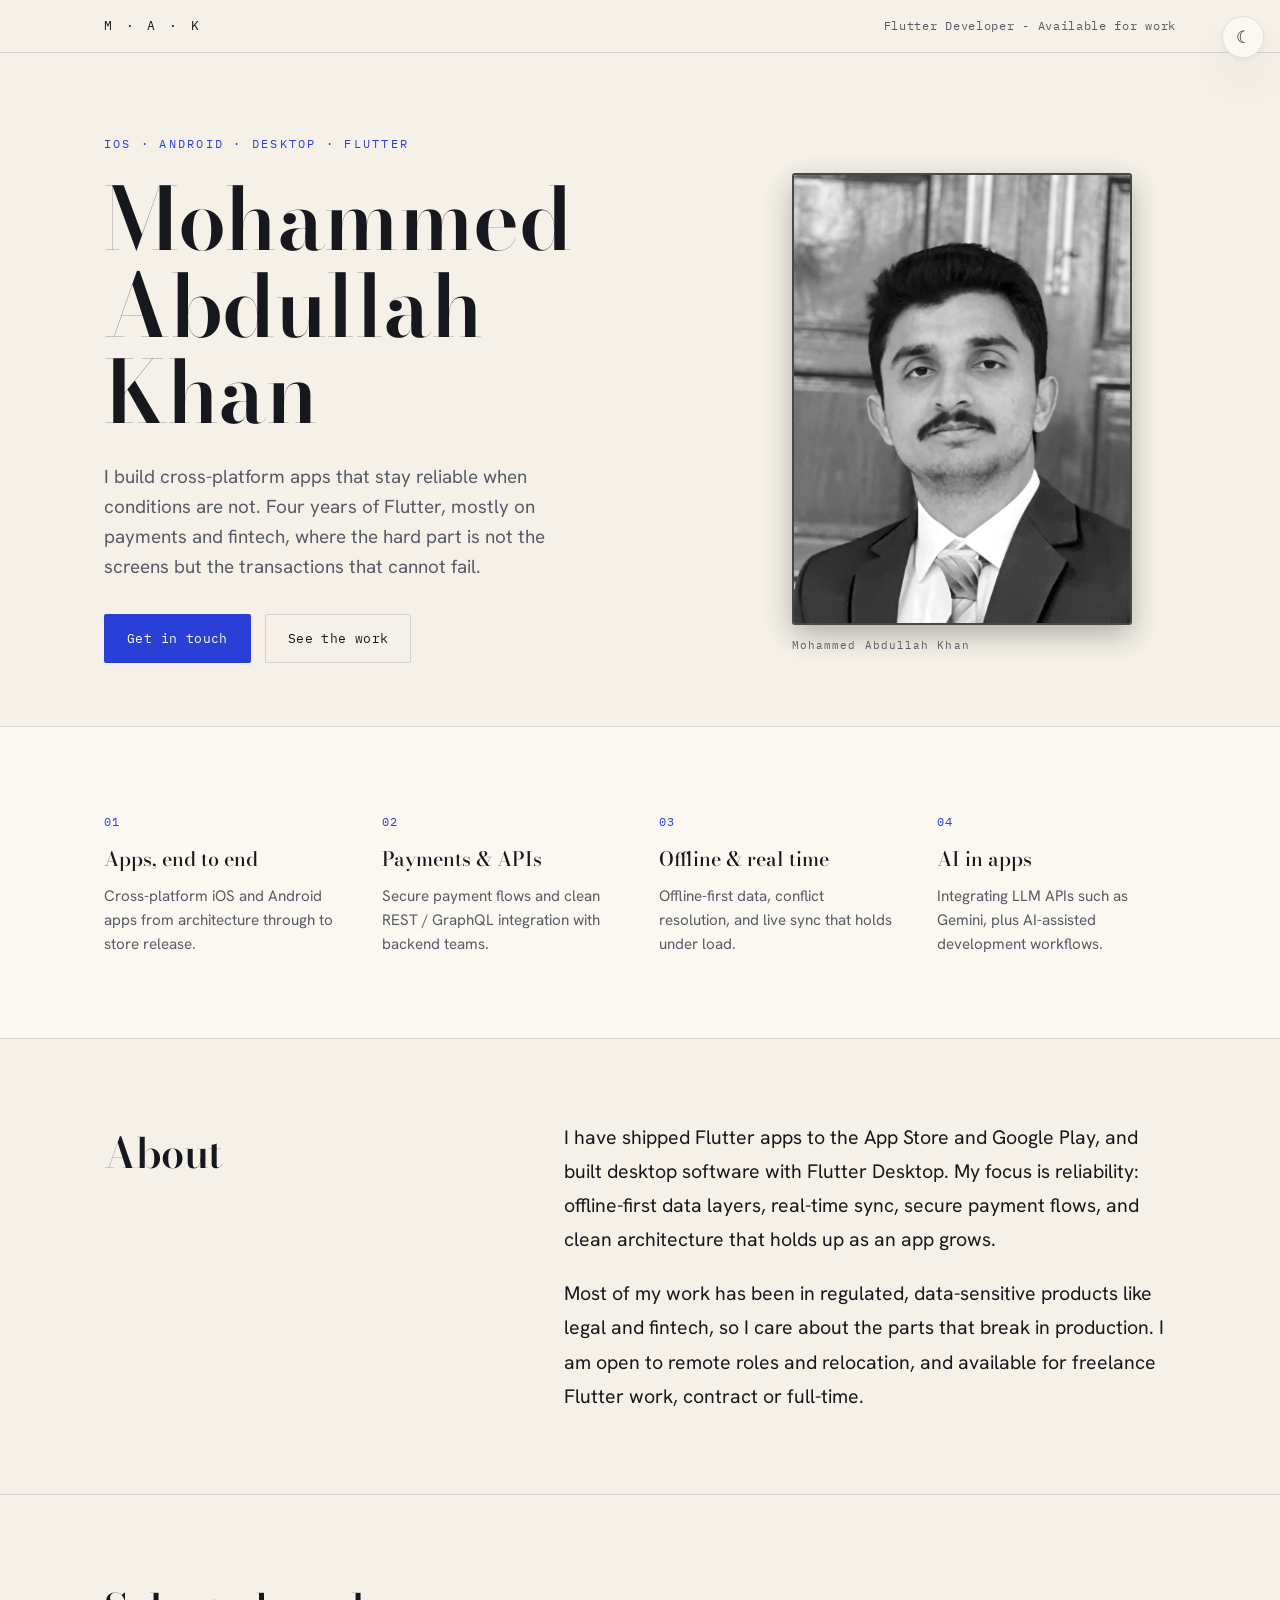
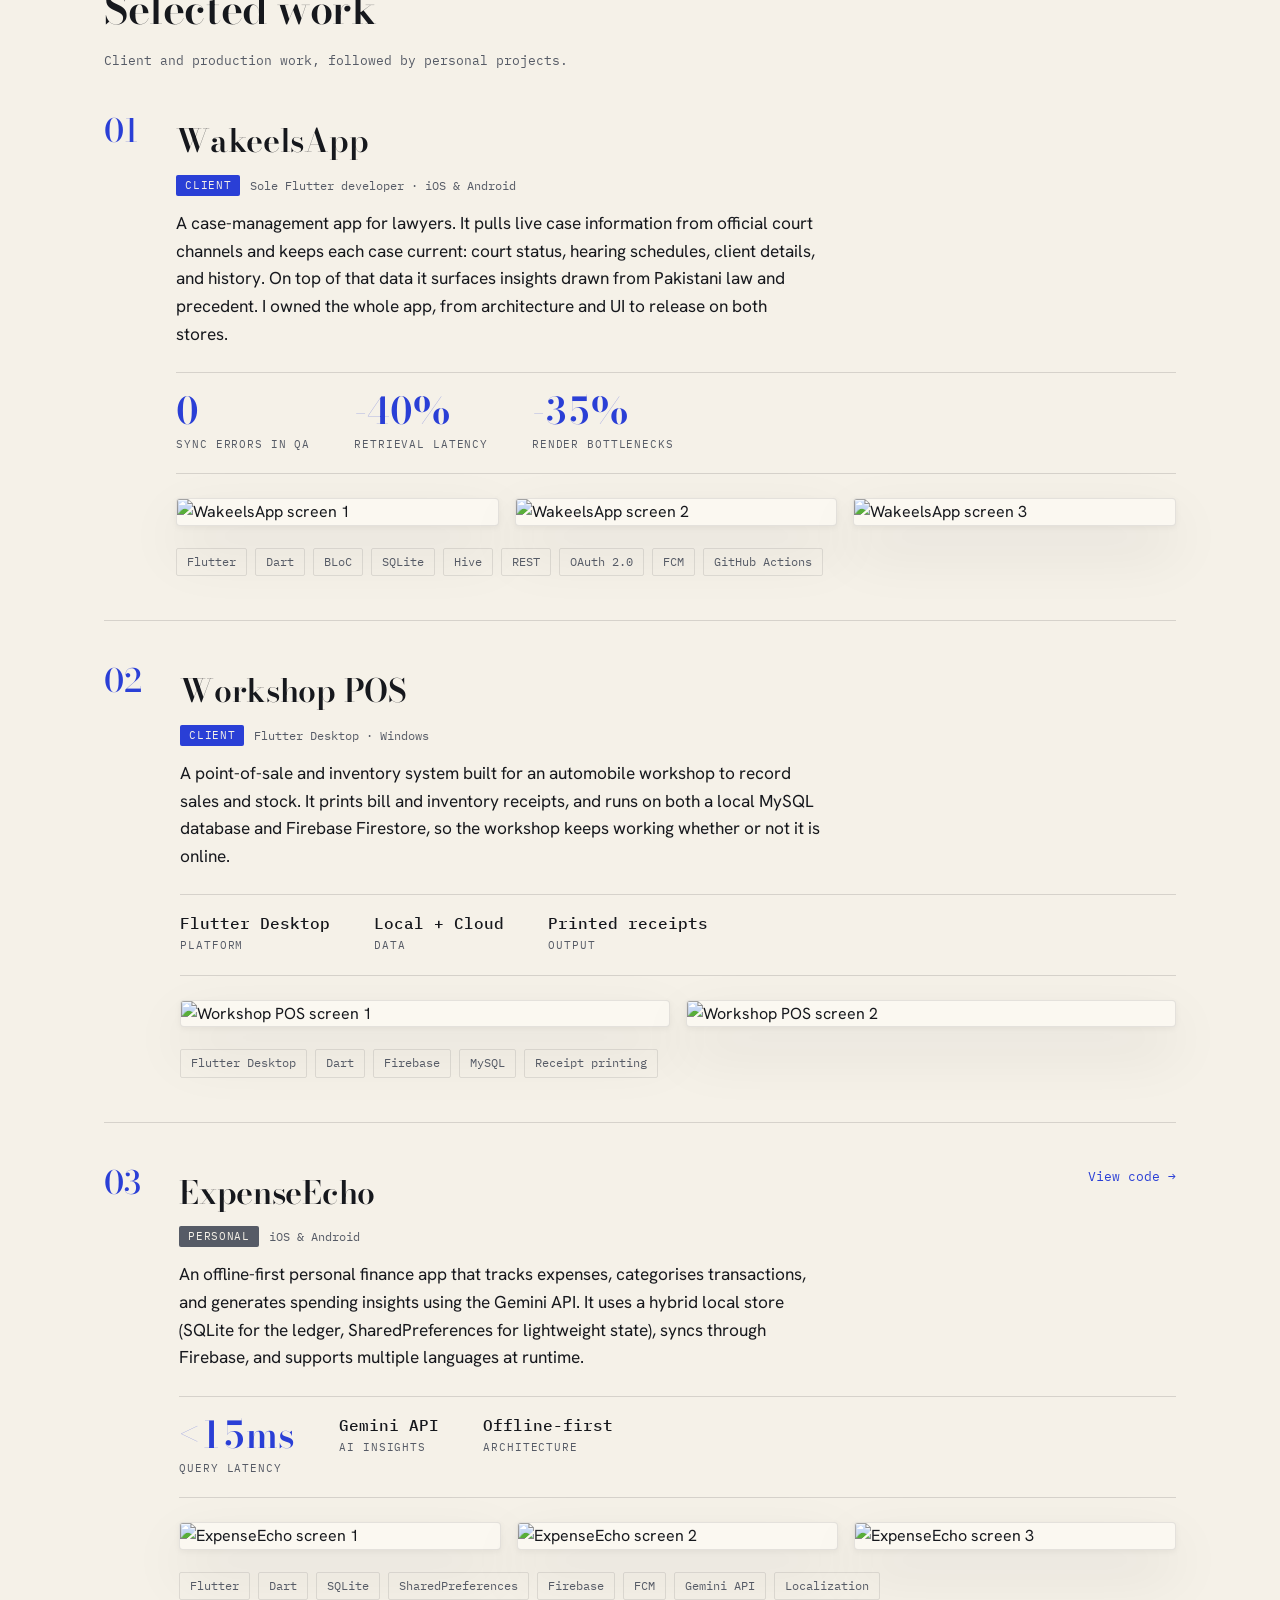
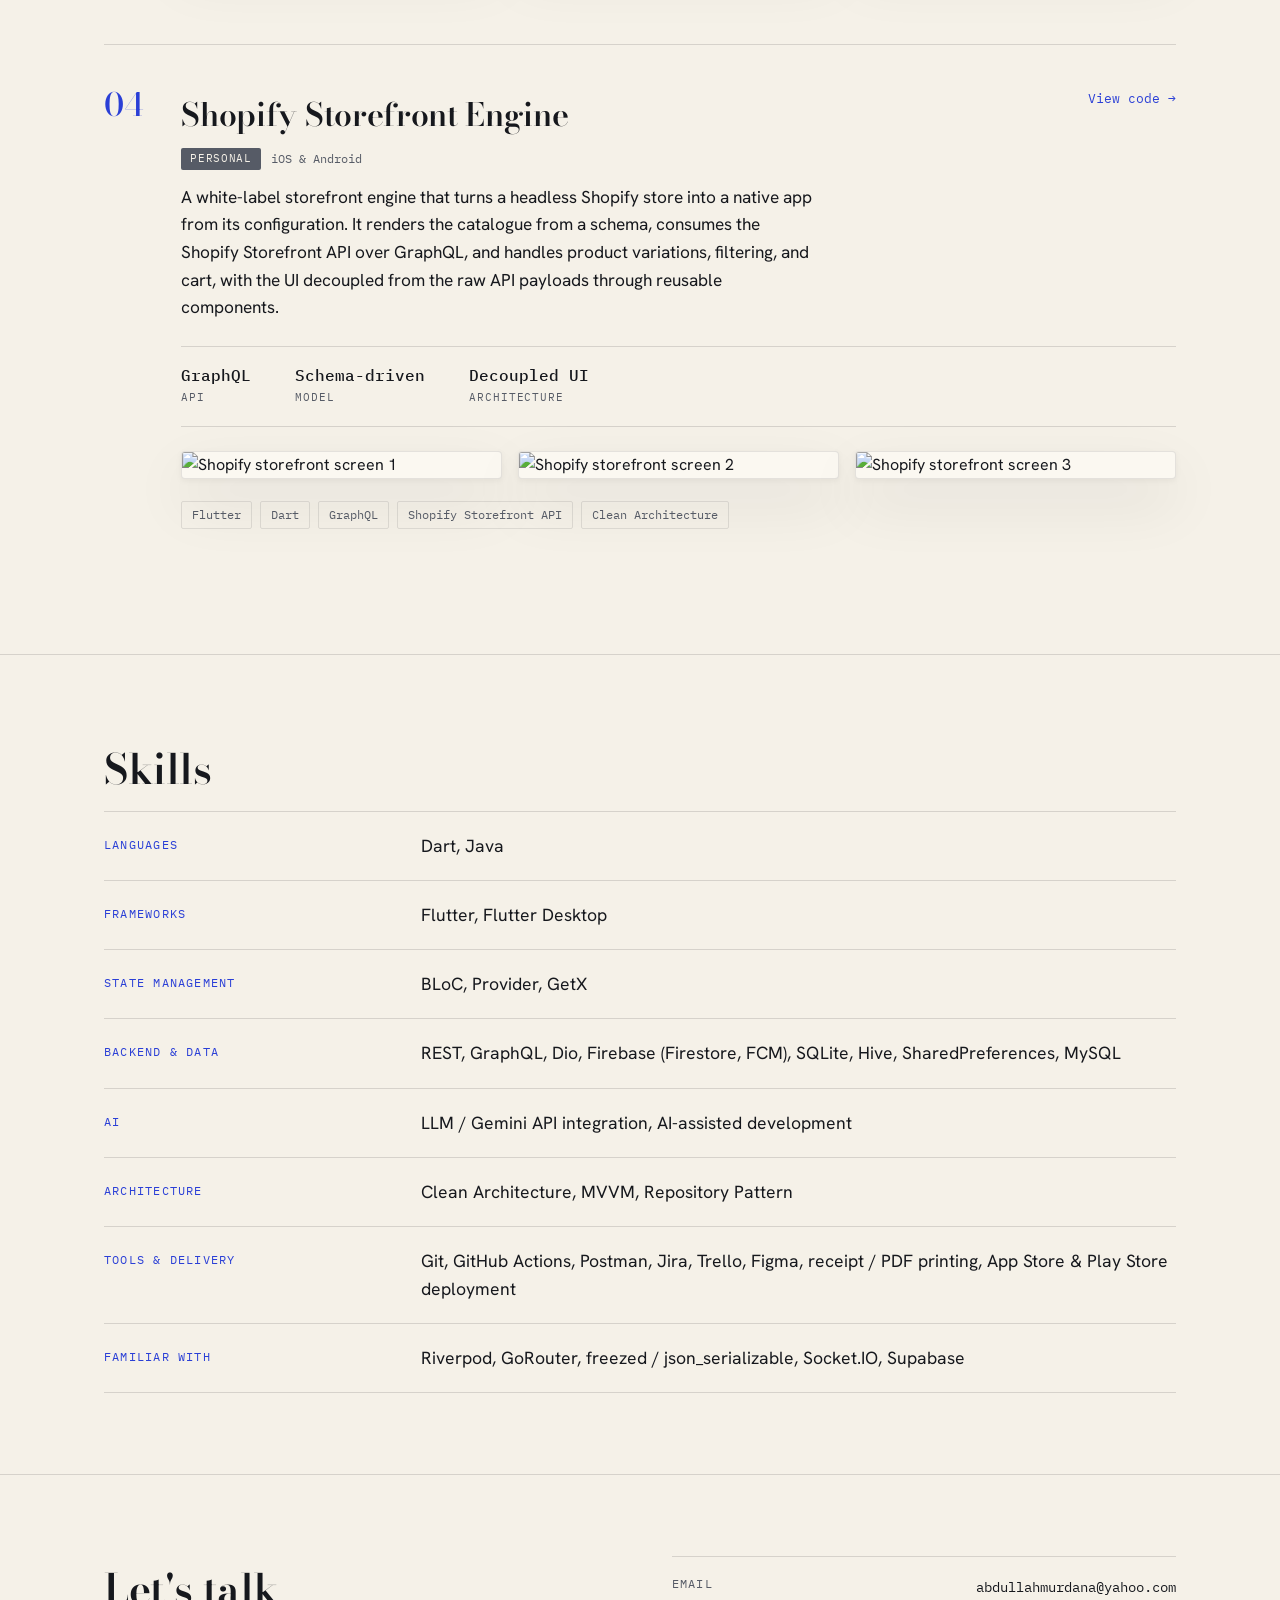
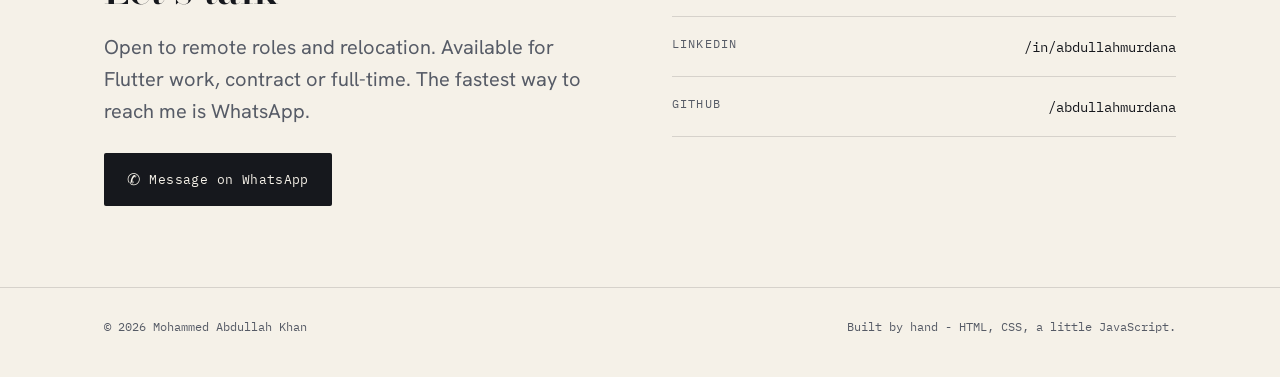
==== commit cfe7d753: "Replace '—' with '-' in topbar and footer" ====
--- a/index.html
+++ b/index.html
@@ -4,7 +4,7 @@
 <head>
   <meta charset="UTF-8" />
   <meta name="viewport" content="width=device-width, initial-scale=1.0, viewport-fit=cover" />
-  <title>Mohammed Abdullah Khan — Flutter Developer</title>
+  <title>Mohammed Abdullah Khan - Flutter Developer</title>
   <meta name="description"
     content="Flutter developer with 4+ years building reliable, payment-heavy cross-platform apps for iOS, Android and desktop. Available for full-time roles and freelance work." />
   <meta name="color-scheme" content="light dark" />
@@ -45,7 +45,7 @@
   <div class="topbar">
     <div class="wrap topbar-inner">
       <span class="mark">M · A · K</span>
-      <span class="topbar-meta">Flutter Developer — Available for work</span>
+      <span class="topbar-meta">Flutter Developer - Available for work</span>
     </div>
   </div>
 
@@ -373,7 +373,7 @@
   <footer class="foot">
     <div class="wrap foot-inner">
       <span>© 2026 Mohammed Abdullah Khan</span>
-      <span>Built by hand — HTML, CSS, a little JavaScript.</span>
+      <span>Built by hand - HTML, CSS, a little JavaScript.</span>
     </div>
   </footer>
 
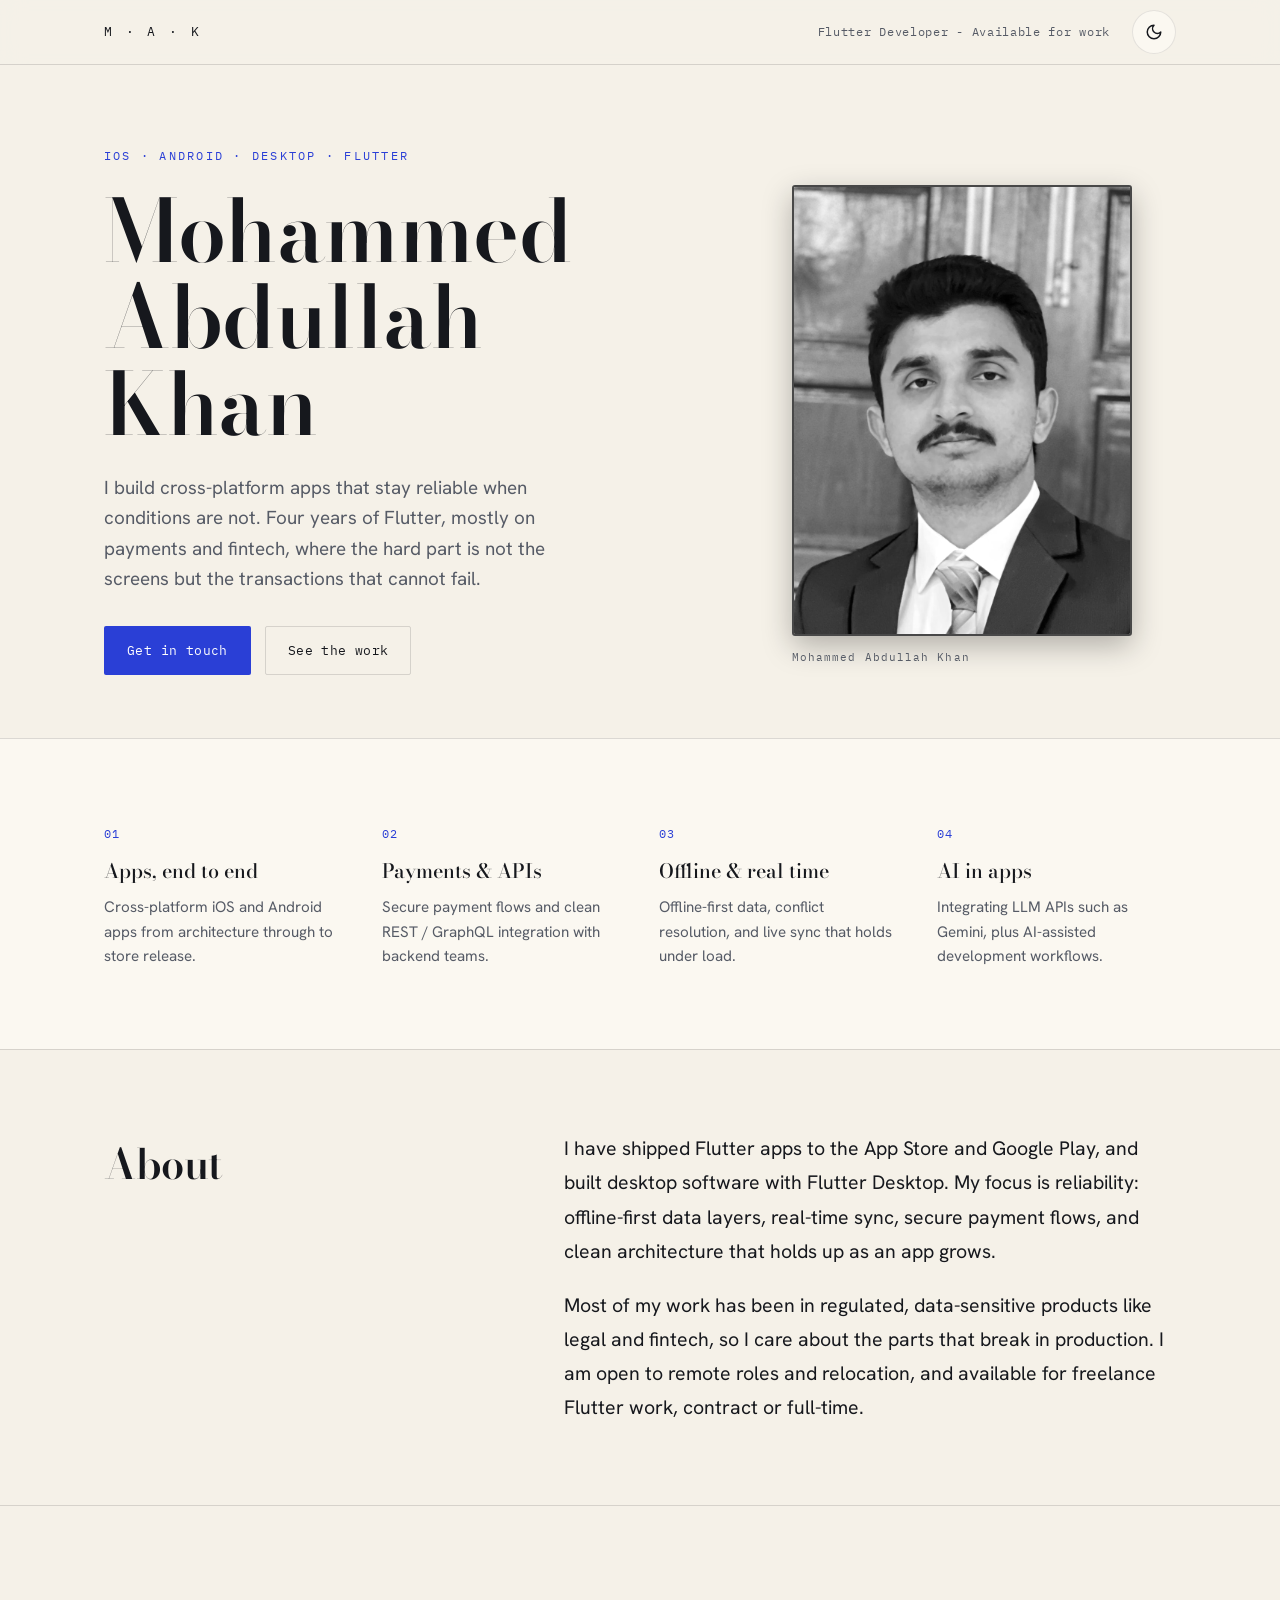
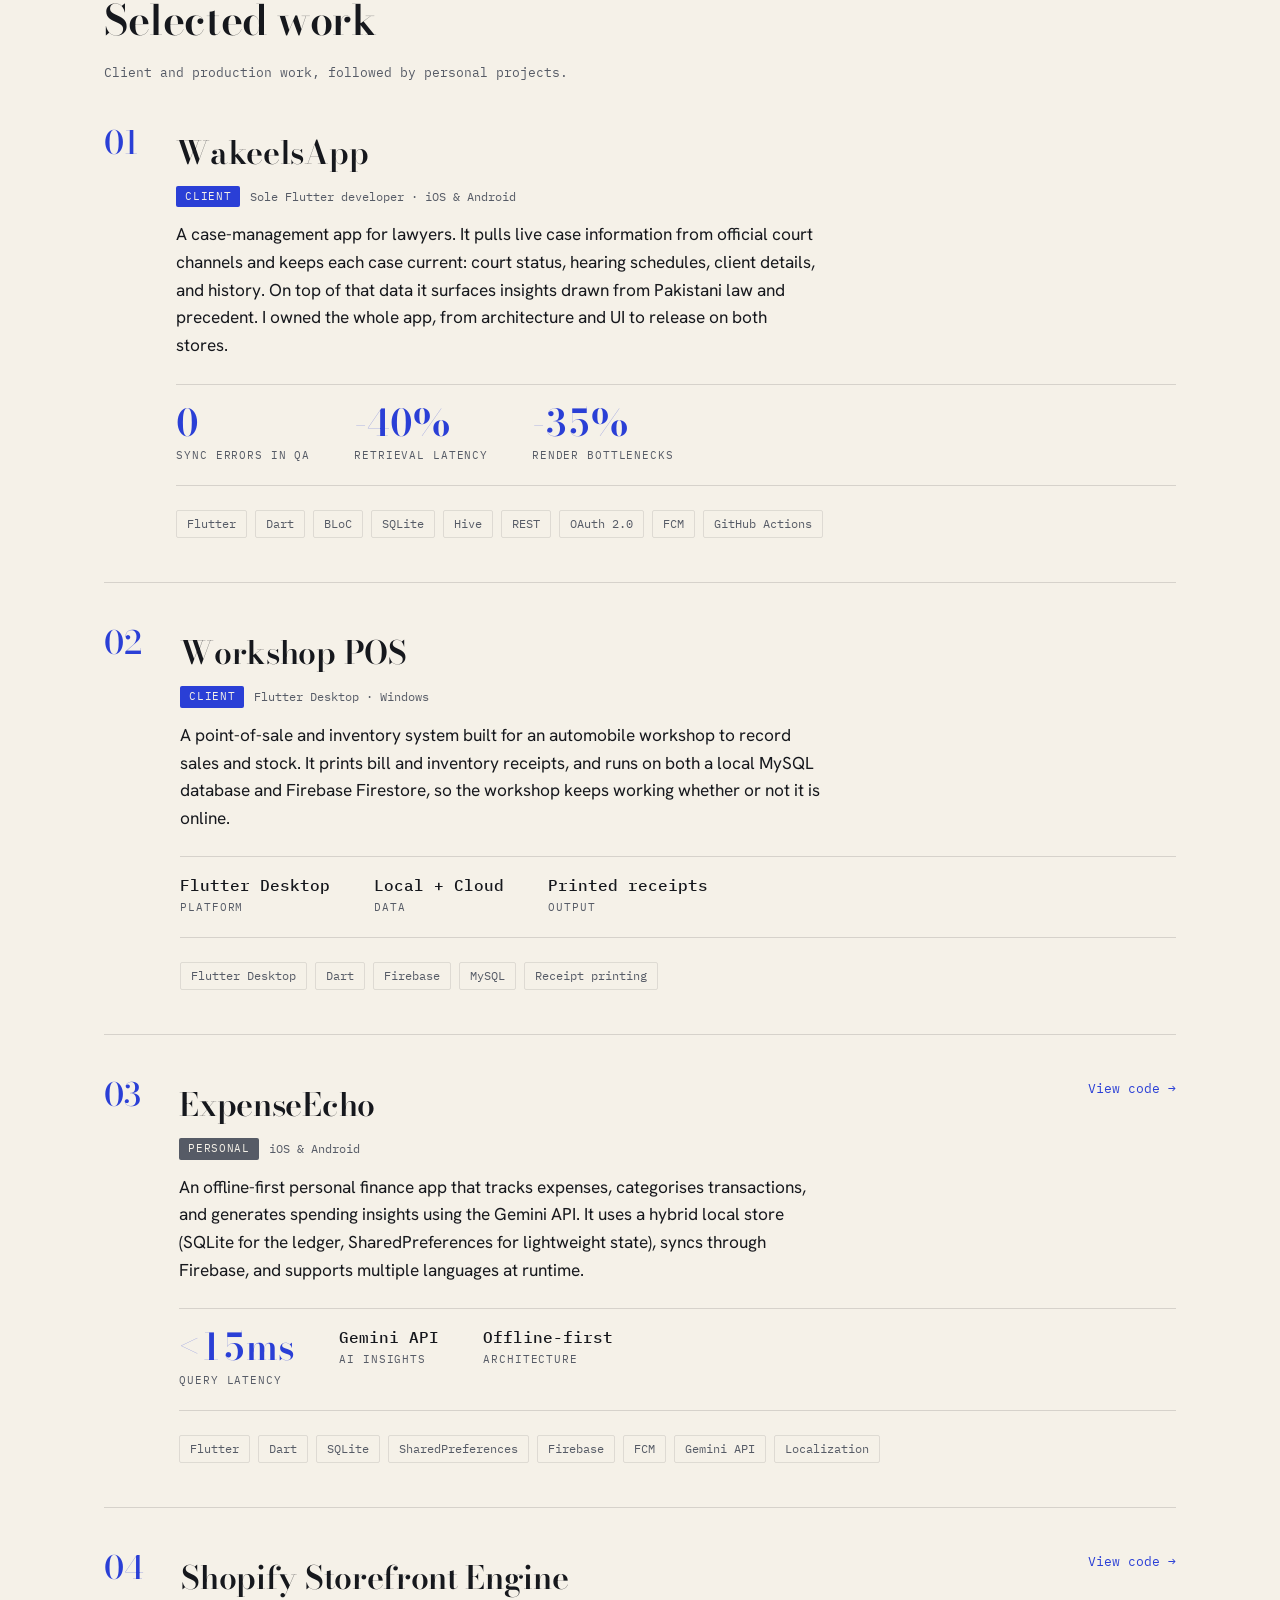
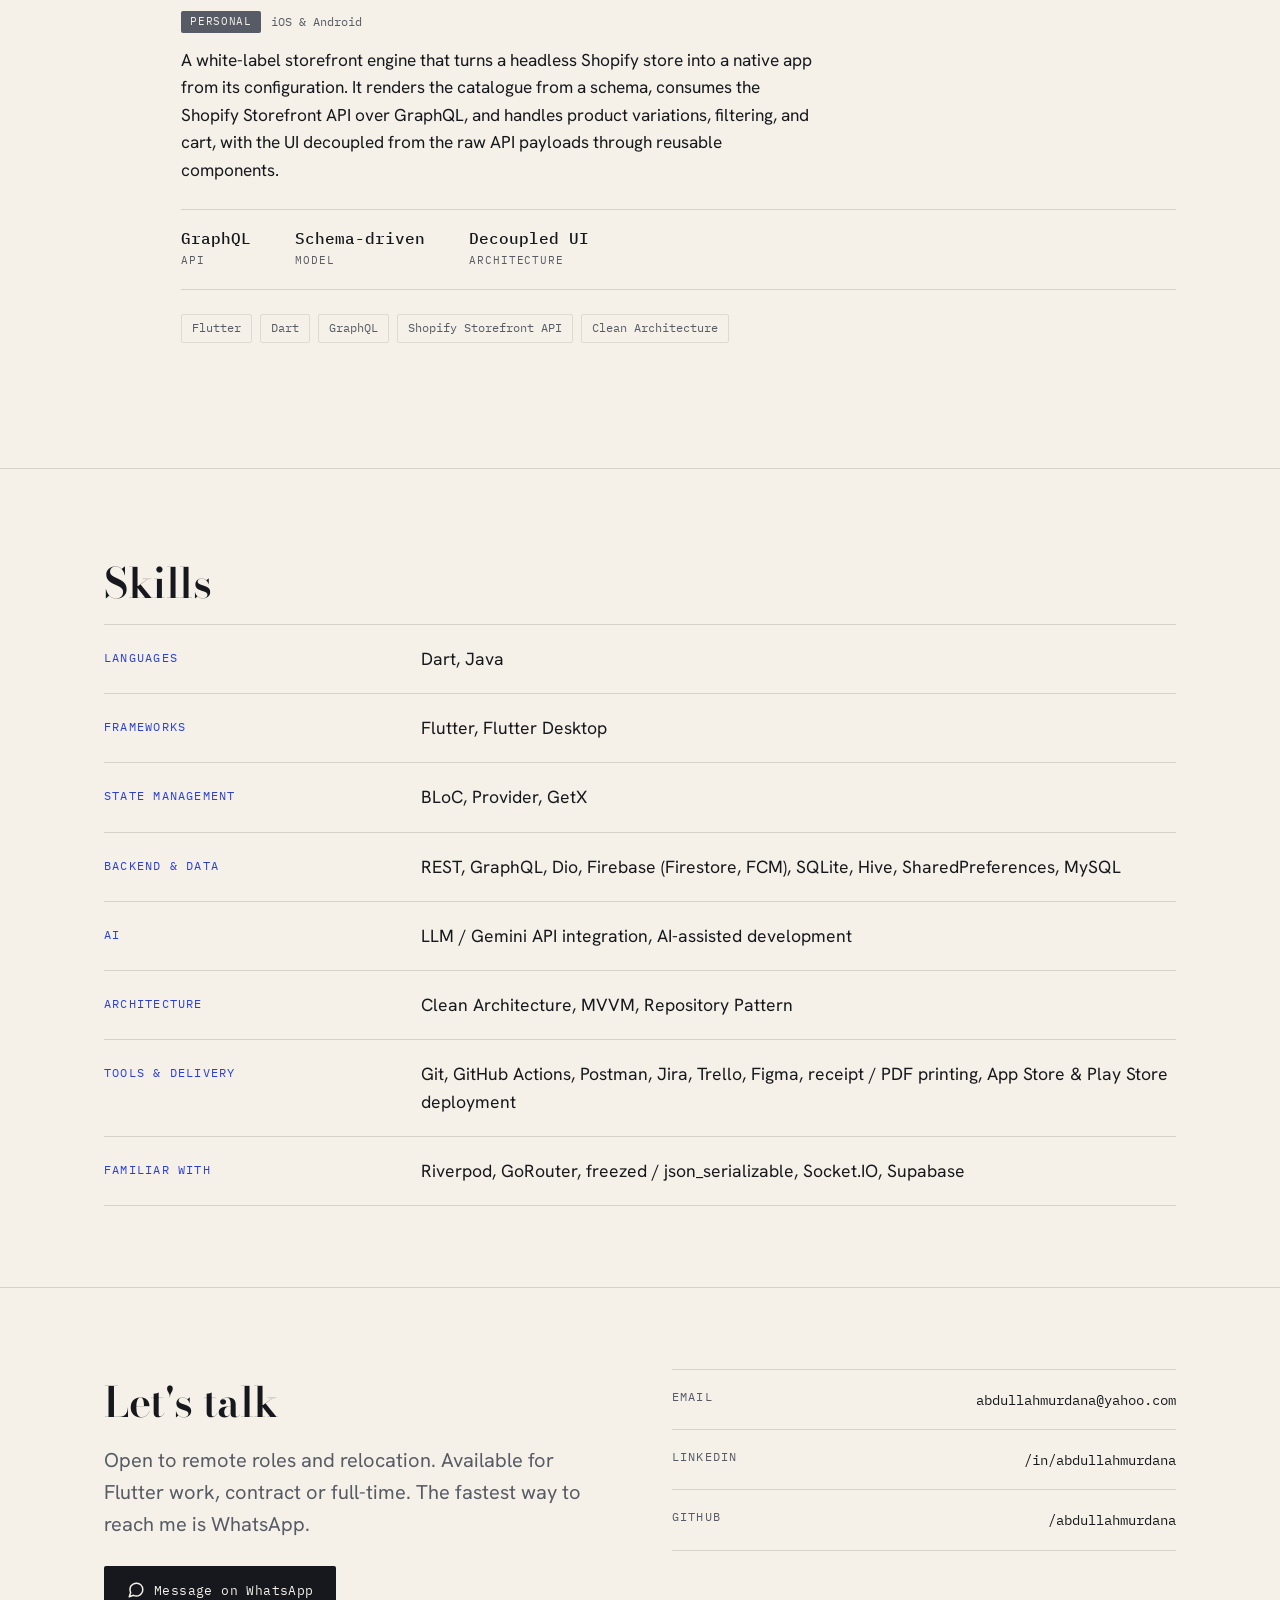
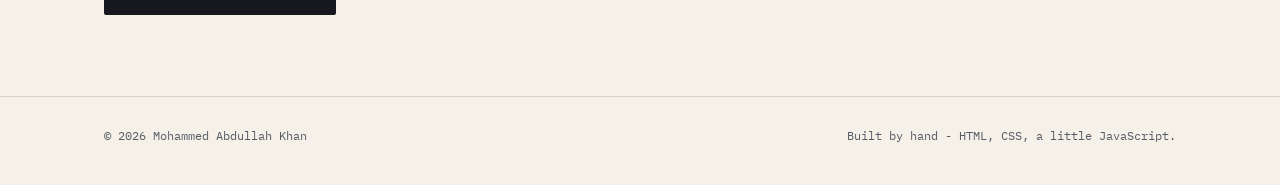
==== commit d2e97737: "Fix UI/UX issues, trim fonts, add motion polish, sticky nav Review fixes: - Gracefully hide missing/" ====
--- a/index.html
+++ b/index.html
@@ -12,13 +12,16 @@
   <link rel="preconnect" href="https://fonts.googleapis.com" />
   <link rel="preconnect" href="https://fonts.gstatic.com" crossorigin />
   <link
-    href="https://fonts.googleapis.com/css2?family=Bodoni+Moda:opsz,wght@6..96,400;6..96,500;6..96,600;6..96,700&family=Hanken+Grotesk:wght@300;400;500;600&family=IBM+Plex+Mono:wght@400;500&display=swap"
+    href="https://fonts.googleapis.com/css2?family=Bodoni+Moda:opsz,wght@6..96,500;6..96,600&family=Hanken+Grotesk:wght@400&family=IBM+Plex+Mono:wght@400;500&display=swap"
     rel="stylesheet" />
 
   <link rel="stylesheet" href="css/style.css" />
 </head>
 
 <body>
+
+  <!-- Scroll progress hairline -->
+  <div class="scroll-progress" aria-hidden="true"></div>
 
   <!-- Hidden SVG duotone filter (maps photo to ink + paper) -->
   <svg width="0" height="0" style="position:absolute" aria-hidden="true" focusable="false">
@@ -35,24 +38,36 @@
     </filter>
   </svg>
 
-  <!-- Theme toggle -->
-  <button id="themeToggle" class="theme-toggle" aria-label="Switch colour theme" title="Switch theme">
-    <span class="toggle-icon sun" aria-hidden="true">☀</span>
-    <span class="toggle-icon moon" aria-hidden="true">☾</span>
-  </button>
-
-  <!-- Top meta bar -->
+  <!-- Top meta bar (sticky) -->
   <div class="topbar">
     <div class="wrap topbar-inner">
       <span class="mark">M · A · K</span>
-      <span class="topbar-meta">Flutter Developer - Available for work</span>
+      <div class="topbar-right">
+        <span class="topbar-meta">Flutter Developer - Available for work</span>
+        <button id="themeToggle" class="theme-toggle" type="button" aria-label="Switch colour theme"
+          aria-pressed="false" title="Switch theme">
+          <span class="toggle-icon sun" aria-hidden="true">
+            <svg width="18" height="18" viewBox="0 0 24 24" fill="none" stroke="currentColor" stroke-width="2"
+              stroke-linecap="round" stroke-linejoin="round">
+              <circle cx="12" cy="12" r="4" />
+              <path d="M12 2v2M12 20v2M4.93 4.93l1.41 1.41M17.66 17.66l1.41 1.41M2 12h2M20 12h2M6.34 17.66l-1.41 1.41M19.07 4.93l-1.41 1.41" />
+            </svg>
+          </span>
+          <span class="toggle-icon moon" aria-hidden="true">
+            <svg width="18" height="18" viewBox="0 0 24 24" fill="none" stroke="currentColor" stroke-width="2"
+              stroke-linecap="round" stroke-linejoin="round">
+              <path d="M12 3a6 6 0 0 0 9 9 9 9 0 1 1-9-9Z" />
+            </svg>
+          </span>
+        </button>
+      </div>
     </div>
   </div>
 
   <!-- ============ HERO ============ -->
   <header class="hero">
     <div class="wrap hero-grid">
-      <div class="hero-text">
+      <div class="hero-text" data-stagger>
         <p class="eyebrow" data-reveal>iOS · Android · Desktop · Flutter</p>
         <h1 class="hero-name" data-reveal>Mohammed<br />Abdullah Khan</h1>
         <p class="hero-lead" data-reveal>
@@ -67,7 +82,7 @@
       </div>
       <div class="hero-portrait" data-reveal>
         <figure class="portrait">
-          <img src="assets/profile.jpg" alt="Portrait of Mohammed Abdullah Khan" />
+          <img src="assets/profile.jpg" alt="Portrait of Mohammed Abdullah Khan" width="900" height="1199" />
           <figcaption>Mohammed Abdullah Khan</figcaption>
         </figure>
       </div>
@@ -80,7 +95,7 @@
     <section class="capability" aria-labelledby="cap-h">
       <div class="wrap">
         <h2 id="cap-h" class="visually-hidden">What I can help with</h2>
-        <ul class="cap-grid">
+        <ul class="cap-grid" data-stagger>
           <li data-reveal><span class="cap-no">01</span>
             <h3>Apps, end to end</h3>
             <p>Cross-platform iOS and Android apps from architecture through to store release.</p>
@@ -265,7 +280,7 @@
                 <h3 class="entry-name">Shopify Storefront Engine</h3>
                 <p class="entry-meta"><span class="tag tag-personal">Personal</span> iOS &amp; Android</p>
               </div>
-              <a class="repo-link" href="https://github.com/abdullahmurdana" target="_blank" rel="noopener">View code
+              <a class="repo-link" href="https://github.com/abdullahmurdana/shopify_storefront_app" target="_blank" rel="noopener">View code
                 →</a>
             </header>
             <p class="entry-desc">
@@ -354,15 +369,20 @@
           <a class="btn btn-wa" data-reveal
             href="https://wa.me/923009691591?text=Hi%20Abdullah%2C%20I%20saw%20your%20portfolio" target="_blank"
             rel="noopener">
-            <span class="wa-glyph" aria-hidden="true">✆</span> Message on WhatsApp
+            <span class="wa-glyph" aria-hidden="true">
+              <svg width="18" height="18" viewBox="0 0 24 24" fill="none" stroke="currentColor" stroke-width="2"
+                stroke-linecap="round" stroke-linejoin="round">
+                <path d="M21 11.5a8.38 8.38 0 0 1-.9 3.8 8.5 8.5 0 0 1-7.6 4.7 8.38 8.38 0 0 1-3.8-.9L3 21l1.9-5.7a8.38 8.38 0 0 1-.9-3.8 8.5 8.5 0 0 1 4.7-7.6 8.38 8.38 0 0 1 3.8-.9h.5a8.48 8.48 0 0 1 8 8v.5Z" />
+              </svg>
+            </span> Message on WhatsApp
           </a>
         </div>
-        <div class="contact-links" data-reveal>
-          <a href="mailto:abdullahmurdana@yahoo.com"><span class="cl-label">Email</span><span
+        <div class="contact-links" data-stagger>
+          <a href="mailto:abdullahmurdana@yahoo.com" data-reveal><span class="cl-label">Email</span><span
               class="cl-val">abdullahmurdana@yahoo.com</span></a>
-          <a href="https://www.linkedin.com/in/abdullahmurdana" target="_blank" rel="noopener"><span
+          <a href="https://www.linkedin.com/in/abdullahmurdana" target="_blank" rel="noopener" data-reveal><span
               class="cl-label">LinkedIn</span><span class="cl-val">/in/abdullahmurdana</span></a>
-          <a href="https://github.com/abdullahmurdana" target="_blank" rel="noopener"><span
+          <a href="https://github.com/abdullahmurdana" target="_blank" rel="noopener" data-reveal><span
               class="cl-label">GitHub</span><span class="cl-val">/abdullahmurdana</span></a>
         </div>
       </div>
--- a/css/style.css
+++ b/css/style.css
@@ -65,7 +65,9 @@
   line-height: 1.6;
   -webkit-font-smoothing: antialiased;
   transition: background-color .45s ease, color .45s ease;
-  overflow-x: hidden;
+  /* clip (not hidden) prevents horizontal scroll without creating a scroll
+     container that would break position: sticky on the top bar. */
+  overflow-x: clip;
 }
 
 .wrap {
@@ -89,24 +91,40 @@
   clip: rect(0 0 0 0);
 }
 
-/* ---------- Theme toggle ---------- */
+::selection {
+  background: var(--accent);
+  color: #fff;
+}
+
+/* ---------- Scroll progress hairline ---------- */
+.scroll-progress {
+  position: fixed;
+  top: 0;
+  left: 0;
+  right: 0;
+  height: 2px;
+  z-index: 100;
+  background: var(--accent);
+  transform: scaleX(0);
+  transform-origin: 0 50%;
+  transition: transform .1s linear;
+  will-change: transform;
+}
+
+/* ---------- Theme toggle (lives in the top bar) ---------- */
 .theme-toggle {
-  position: fixed;
-  z-index: 40;
-  top: max(16px, env(safe-area-inset-top));
-  right: max(16px, env(safe-area-inset-right));
-  width: 42px;
-  height: 42px;
+  flex: none;
+  touch-action: manipulation;
+  width: 44px;
+  height: 44px;
   border-radius: 50%;
   border: 1px solid var(--card-bd);
   background: var(--paper-2);
   color: var(--ink);
   cursor: pointer;
-  font-size: 17px;
   display: grid;
   place-items: center;
-  box-shadow: var(--shadow);
-  transition: transform .25s ease, background-color .45s ease;
+  transition: transform .25s ease, background-color .45s ease, border-color .25s ease;
 }
 
 .theme-toggle:hover {
@@ -115,6 +133,8 @@
 
 .toggle-icon {
   grid-area: 1/1;
+  display: grid;
+  place-items: center;
   transition: opacity .3s ease, transform .3s ease;
 }
 
@@ -145,16 +165,31 @@
   }
 }
 
-/* ---------- Topbar ---------- */
+/* ---------- Topbar (sticky) ---------- */
 .topbar {
+  position: sticky;
+  top: 0;
+  z-index: 50;
   border-bottom: 1px solid var(--rule);
-  padding: 16px 0;
+  padding: 10px 0;
+  padding-top: max(10px, env(safe-area-inset-top));
+  background: var(--paper);
+  background: color-mix(in srgb, var(--paper) 82%, transparent);
+  -webkit-backdrop-filter: saturate(1.3) blur(12px);
+  backdrop-filter: saturate(1.3) blur(12px);
 }
 
 .topbar-inner {
   display: flex;
   justify-content: space-between;
   align-items: center;
+  gap: 16px;
+}
+
+.topbar-right {
+  display: flex;
+  align-items: center;
+  gap: clamp(12px, 3vw, 22px);
 }
 
 .mark {
@@ -182,6 +217,7 @@
   padding: 13px 22px;
   border-radius: 2px;
   border: 1px solid transparent;
+  touch-action: manipulation;
   transition: transform .2s ease, background-color .25s ease, color .25s ease, border-color .25s ease;
 }
 
@@ -217,7 +253,9 @@
 }
 
 .wa-glyph {
-  font-size: 1rem;
+  display: inline-flex;
+  align-items: center;
+  line-height: 0;
 }
 
 /* ---------- Hero ---------- */
@@ -283,18 +321,8 @@
   filter: url(#duotone);
   border: 2px solid var(--accent);
   box-shadow: 0 10px 30px rgba(0, 0, 0, 0.28);
-  transition: filter .45s ease;
-}
-
-/* .portrait::after {
-  content: "";
-  position: absolute;
-  inset: -10px;
-  border: 1px solid var(--accent);
-  border-radius: 5px;
-  z-index: -1;
-  opacity: .7;
-} */
+  transition: filter .45s ease, transform .45s ease, box-shadow .45s ease;
+}
 
 .portrait figcaption {
   position: absolute;
@@ -336,8 +364,6 @@
   grid-template-columns: repeat(4, 1fr);
   gap: clamp(20px, 3vw, 40px);
 }
-
-.cap-grid li {}
 
 .cap-no {
   font-family: "IBM Plex Mono", monospace;
@@ -455,6 +481,9 @@
   font-size: .8rem;
   color: var(--accent);
   white-space: nowrap;
+  padding: 8px 4px;
+  margin: -8px -4px;
+  touch-action: manipulation;
   transition: transform .2s ease;
 }
 
@@ -590,6 +619,7 @@
 }
 
 .contact-links a {
+  position: relative;
   display: flex;
   justify-content: space-between;
   gap: 16px;
@@ -602,8 +632,26 @@
   border-bottom: 1px solid var(--rule);
 }
 
+.contact-links a::after {
+  content: "";
+  position: absolute;
+  left: 0;
+  bottom: -1px;
+  width: 100%;
+  height: 1px;
+  background: var(--accent);
+  transform: scaleX(0);
+  transform-origin: 0 50%;
+  transition: transform .35s cubic-bezier(.16, 1, .3, 1);
+}
+
 .contact-links a:hover {
   color: var(--accent);
+}
+
+.contact-links a:hover::after,
+.contact-links a:focus-visible::after {
+  transform: scaleX(1);
 }
 
 .cl-label {
@@ -640,8 +688,8 @@
 /* ---------- Reveal ---------- */
 [data-reveal] {
   opacity: 0;
-  transform: translateY(20px);
-  transition: opacity .7s ease, transform .7s ease;
+  transform: translateY(24px);
+  transition: opacity .8s cubic-bezier(.16, 1, .3, 1), transform .8s cubic-bezier(.16, 1, .3, 1);
 }
 
 [data-reveal].in {
@@ -656,6 +704,11 @@
   .shots img:hover {
     transform: scale(1.03);
   }
+
+  .portrait:hover img {
+    transform: translateY(-5px);
+    box-shadow: 0 20px 44px rgba(0, 0, 0, 0.34);
+  }
 }
 
 /* Tablet */
@@ -719,10 +772,6 @@
 
   .shots {
     grid-template-columns: repeat(auto-fit, minmax(120px, 1fr));
-  }
-
-  .portrait::after {
-    transform: translate(9px, 9px);
   }
 }
 
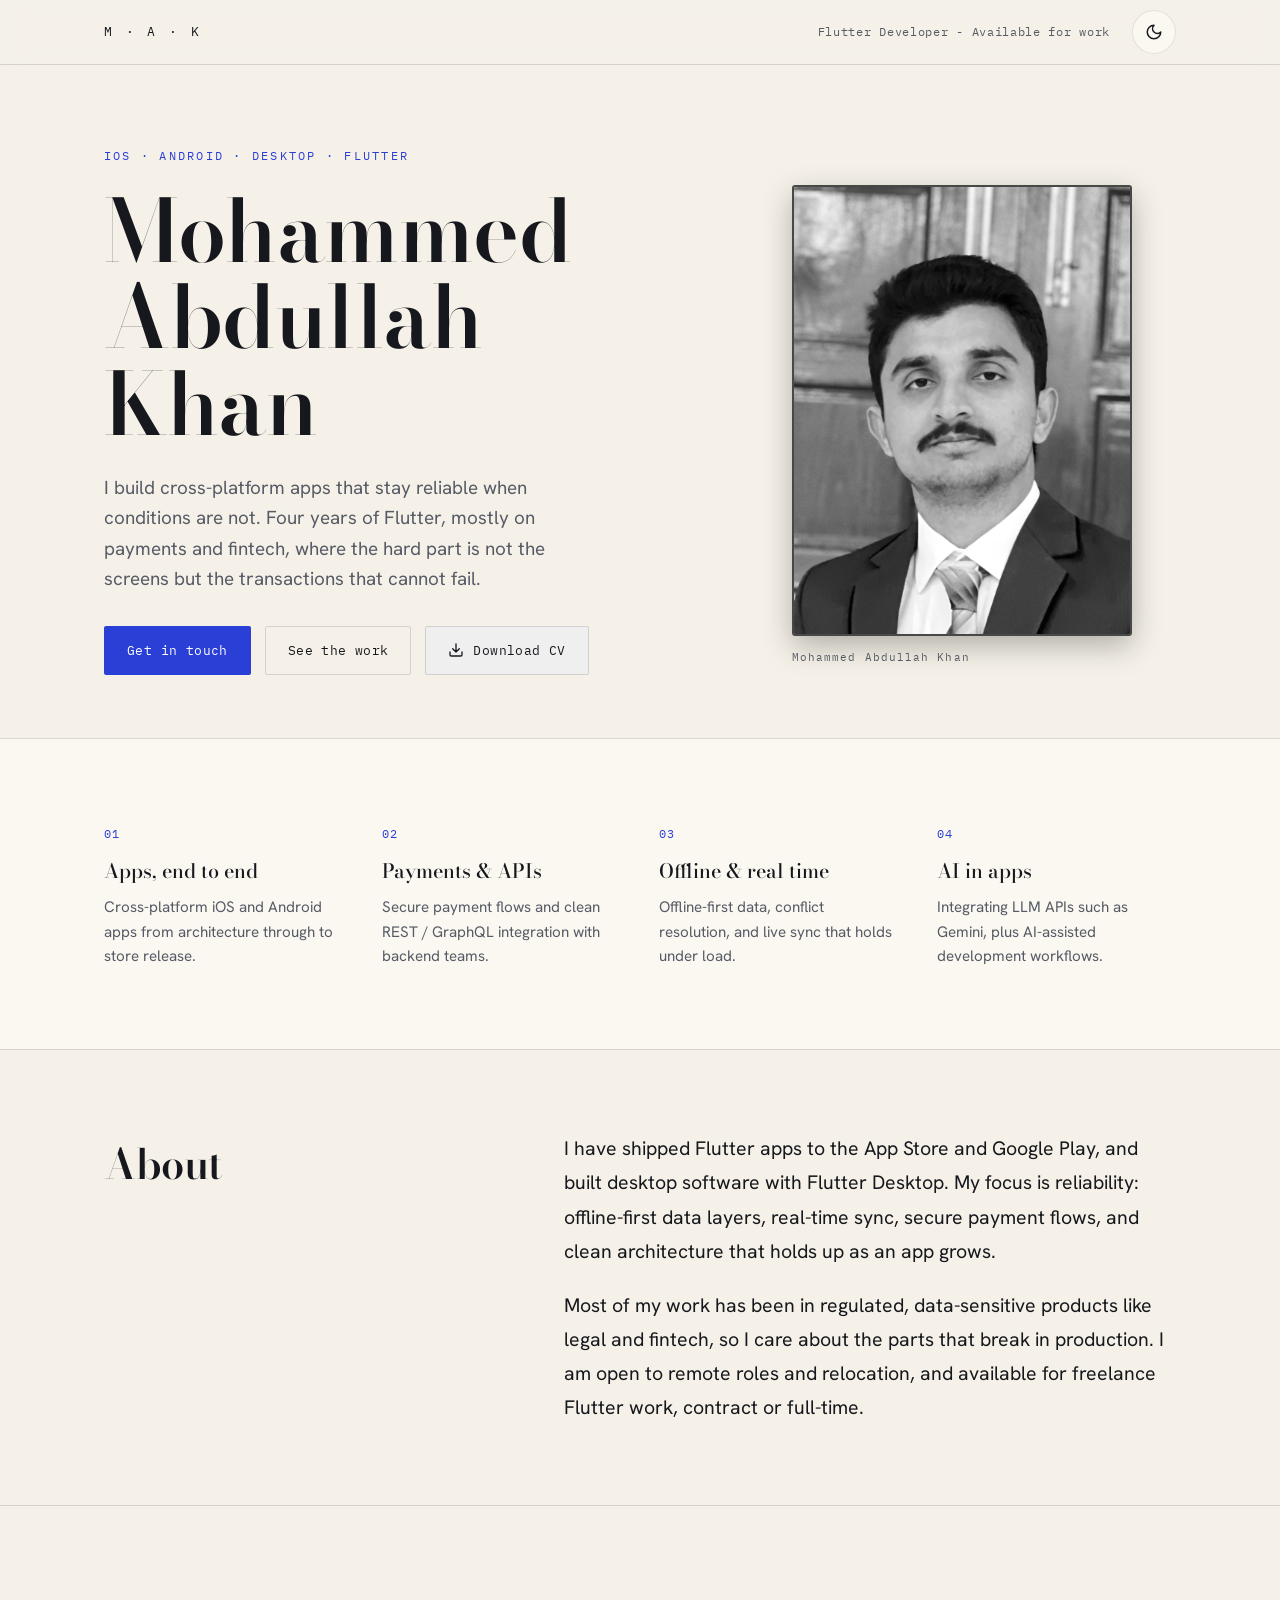
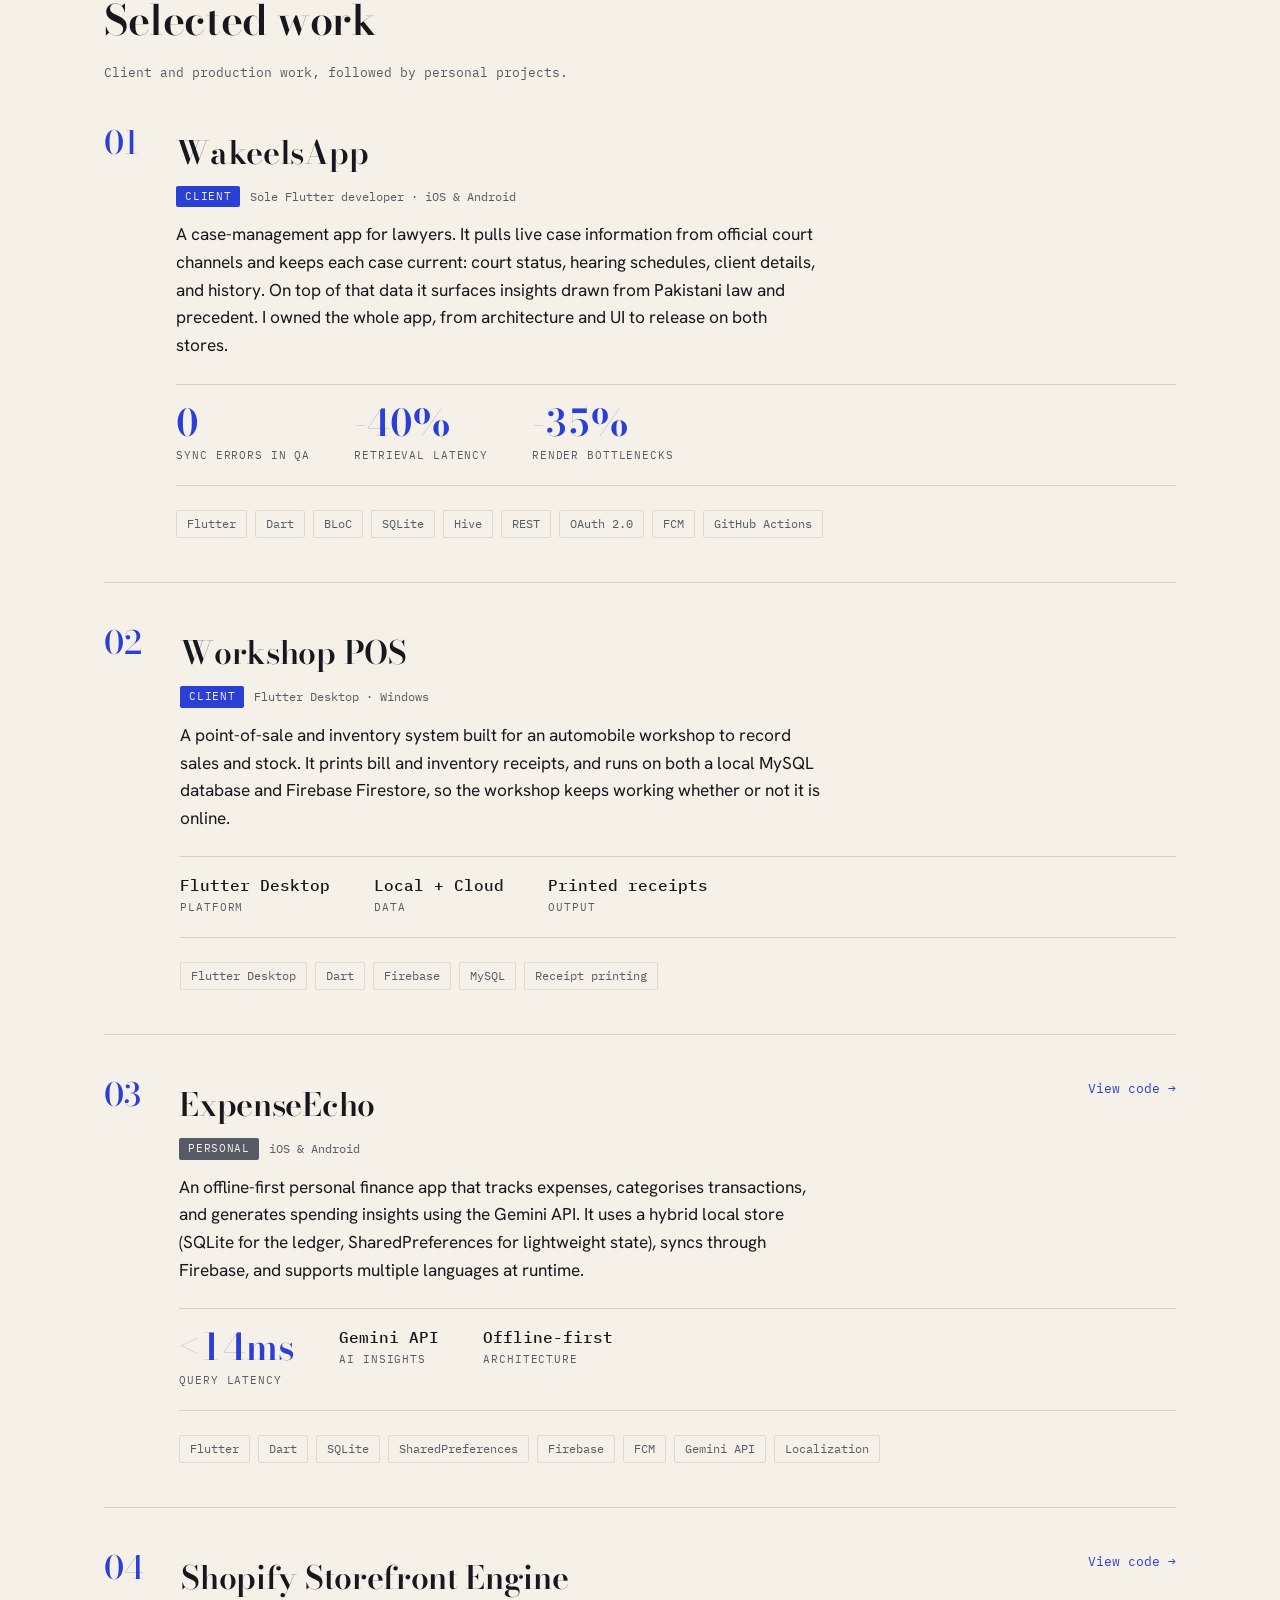
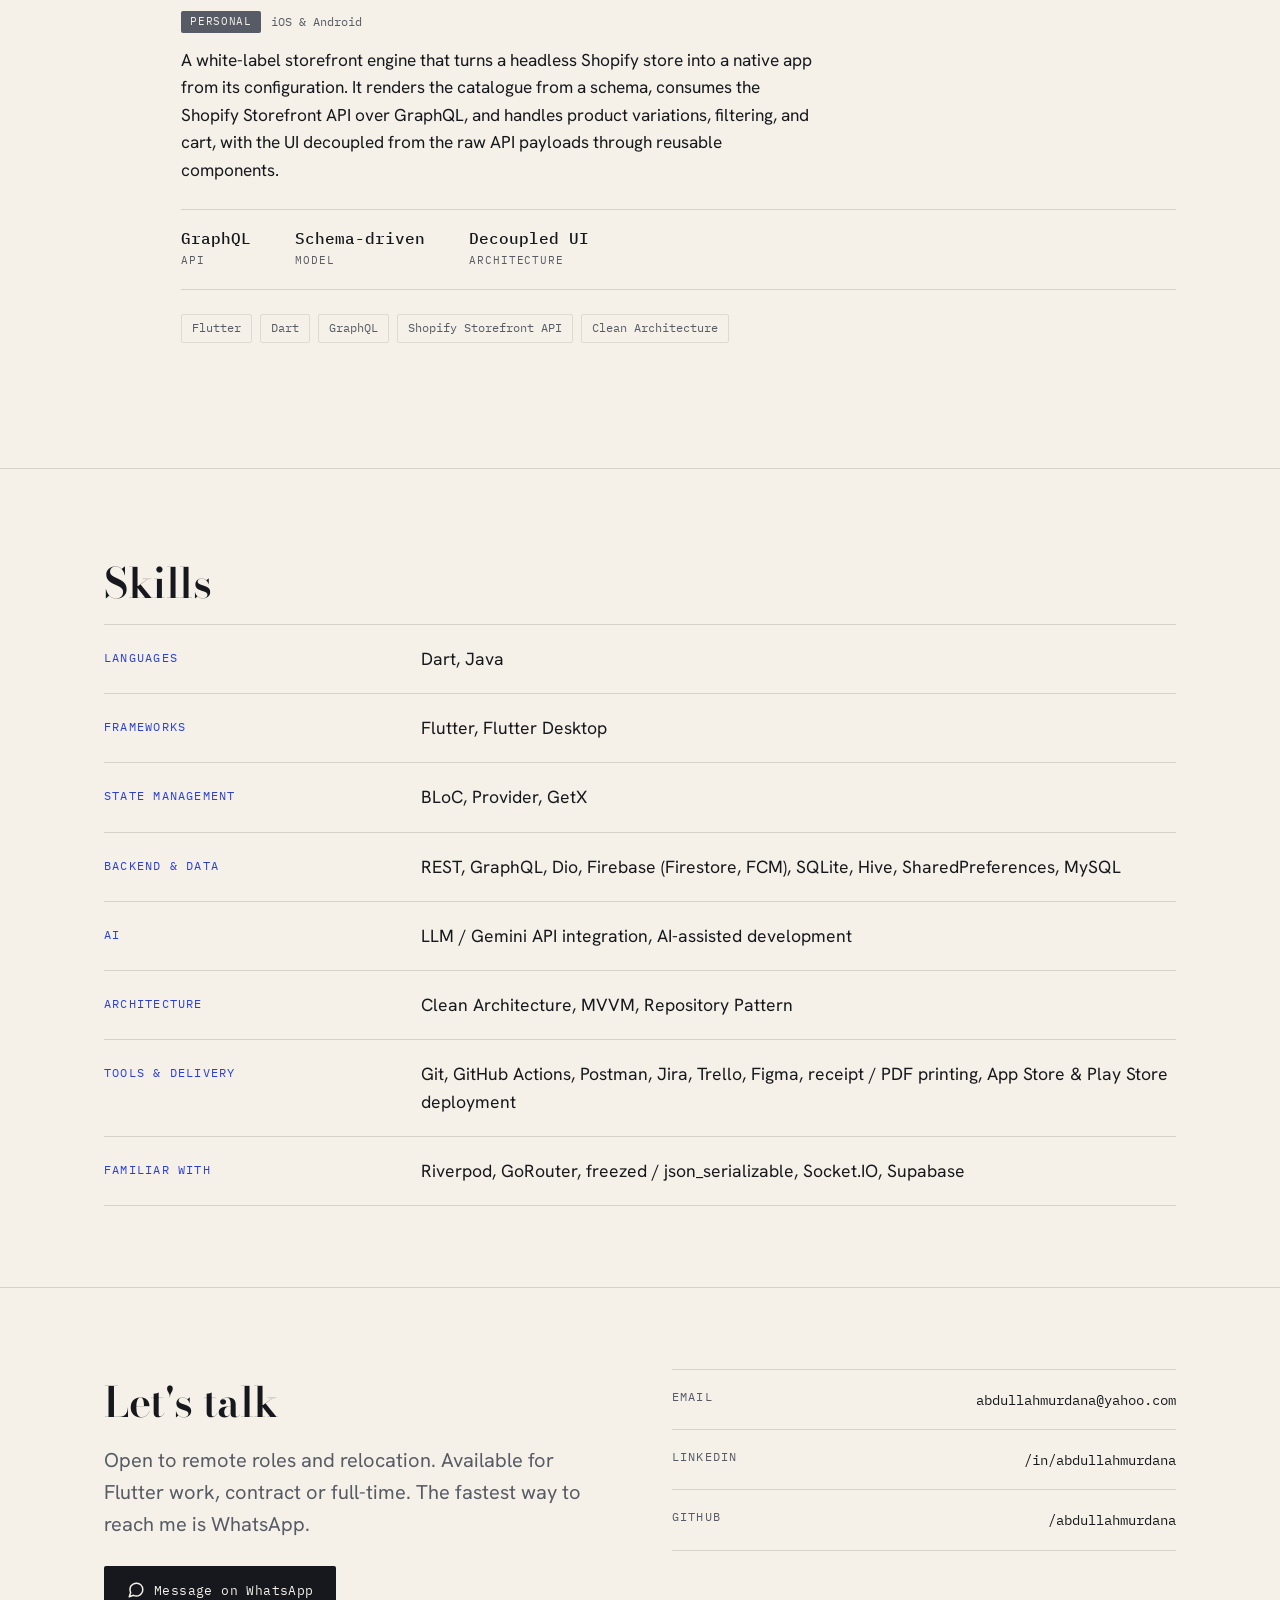
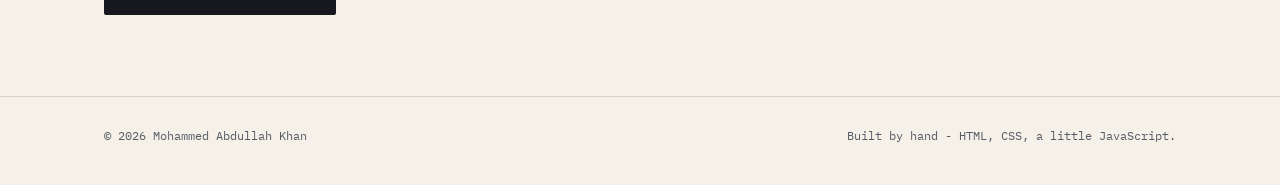
==== commit bbe9216a: "Add social share/SEO metadata, favicon, and Download CV button Shareability & SEO: - Open Graph + Tw" ====
--- a/index.html
+++ b/index.html
@@ -8,6 +8,53 @@
   <meta name="description"
     content="Flutter developer with 4+ years building reliable, payment-heavy cross-platform apps for iOS, Android and desktop. Available for full-time roles and freelance work." />
   <meta name="color-scheme" content="light dark" />
+  <link rel="canonical" href="https://abdullahmurdana.github.io/" />
+
+  <!-- Browser chrome colour matches the palette -->
+  <meta name="theme-color" content="#F5F1E8" media="(prefers-color-scheme: light)" />
+  <meta name="theme-color" content="#131519" media="(prefers-color-scheme: dark)" />
+
+  <!-- Favicons -->
+  <link rel="icon" href="images/favicon.svg" type="image/svg+xml" />
+  <link rel="apple-touch-icon" href="images/apple-touch-icon.png" />
+
+  <!-- Open Graph (LinkedIn, WhatsApp, Facebook) -->
+  <meta property="og:type" content="website" />
+  <meta property="og:site_name" content="Mohammed Abdullah Khan" />
+  <meta property="og:title" content="Mohammed Abdullah Khan - Flutter Developer" />
+  <meta property="og:description"
+    content="Flutter developer with 4+ years building reliable, payment-heavy cross-platform apps for iOS, Android and desktop. Available for full-time roles and freelance work." />
+  <meta property="og:url" content="https://abdullahmurdana.github.io/" />
+  <meta property="og:image" content="https://abdullahmurdana.github.io/images/og-card.png" />
+  <meta property="og:image:width" content="1200" />
+  <meta property="og:image:height" content="630" />
+  <meta property="og:image:alt" content="Mohammed Abdullah Khan - Flutter Developer" />
+
+  <!-- Twitter / X -->
+  <meta name="twitter:card" content="summary_large_image" />
+  <meta name="twitter:title" content="Mohammed Abdullah Khan - Flutter Developer" />
+  <meta name="twitter:description"
+    content="Flutter developer with 4+ years building reliable, payment-heavy cross-platform apps for iOS, Android and desktop." />
+  <meta name="twitter:image" content="https://abdullahmurdana.github.io/images/og-card.png" />
+
+  <!-- Structured data: Person -->
+  <script type="application/ld+json">
+  {
+    "@context": "https://schema.org",
+    "@type": "Person",
+    "name": "Mohammed Abdullah Khan",
+    "jobTitle": "Flutter Developer",
+    "url": "https://abdullahmurdana.github.io/",
+    "image": "https://abdullahmurdana.github.io/assets/profile.jpg",
+    "email": "mailto:abdullahmurdana@yahoo.com",
+    "description": "Flutter developer with 4+ years building reliable, payment-heavy cross-platform apps for iOS, Android and desktop.",
+    "knowsAbout": ["Flutter", "Dart", "Cross-platform apps", "Mobile payments", "Fintech", "Offline-first architecture"],
+    "sameAs": [
+      "https://www.linkedin.com/in/abdullahmurdana",
+      "https://github.com/abdullahmurdana"
+    ]
+  }
+  </script>
 
   <link rel="preconnect" href="https://fonts.googleapis.com" />
   <link rel="preconnect" href="https://fonts.gstatic.com" crossorigin />
@@ -78,6 +125,15 @@
         <div class="hero-cta" data-reveal>
           <a class="btn btn-primary" href="#contact">Get in touch</a>
           <a class="btn btn-ghost" href="#work">See the work</a>
+          <button class="btn btn-ghost" type="button" data-print>
+            <span class="btn-glyph" aria-hidden="true">
+              <svg width="16" height="16" viewBox="0 0 24 24" fill="none" stroke="currentColor" stroke-width="2"
+                stroke-linecap="round" stroke-linejoin="round">
+                <path d="M21 15v4a2 2 0 0 1-2 2H5a2 2 0 0 1-2-2v-4M7 10l5 5 5-5M12 15V3" />
+              </svg>
+            </span>
+            Download CV
+          </button>
         </div>
       </div>
       <div class="hero-portrait" data-reveal>
--- a/css/style.css
+++ b/css/style.css
@@ -55,6 +55,8 @@
 html {
   scroll-behavior: smooth;
   -webkit-text-size-adjust: 100%;
+  /* Offset anchor jumps so targets clear the sticky top bar (~64px + safe area). */
+  scroll-padding-top: calc(72px + env(safe-area-inset-top, 0px));
 }
 
 body {
@@ -252,10 +254,16 @@
   color: #fff;
 }
 
-.wa-glyph {
+.wa-glyph,
+.btn-glyph {
   display: inline-flex;
   align-items: center;
   line-height: 0;
+}
+
+.btn[data-print] {
+  cursor: pointer;
+  font-family: "IBM Plex Mono", monospace;
 }
 
 /* ---------- Hero ---------- */
@@ -809,7 +817,8 @@
 
   .theme-toggle,
   .hero-cta,
-  .btn-wa {
+  .btn-wa,
+  .scroll-progress {
     display: none !important;
   }
 
@@ -818,6 +827,14 @@
     color: #000;
   }
 
+  /* Sticky/frosted bar becomes a plain document header when printed */
+  .topbar {
+    position: static;
+    background: #fff;
+    -webkit-backdrop-filter: none;
+    backdrop-filter: none;
+  }
+
   .portrait img {
     filter: grayscale(1);
   }
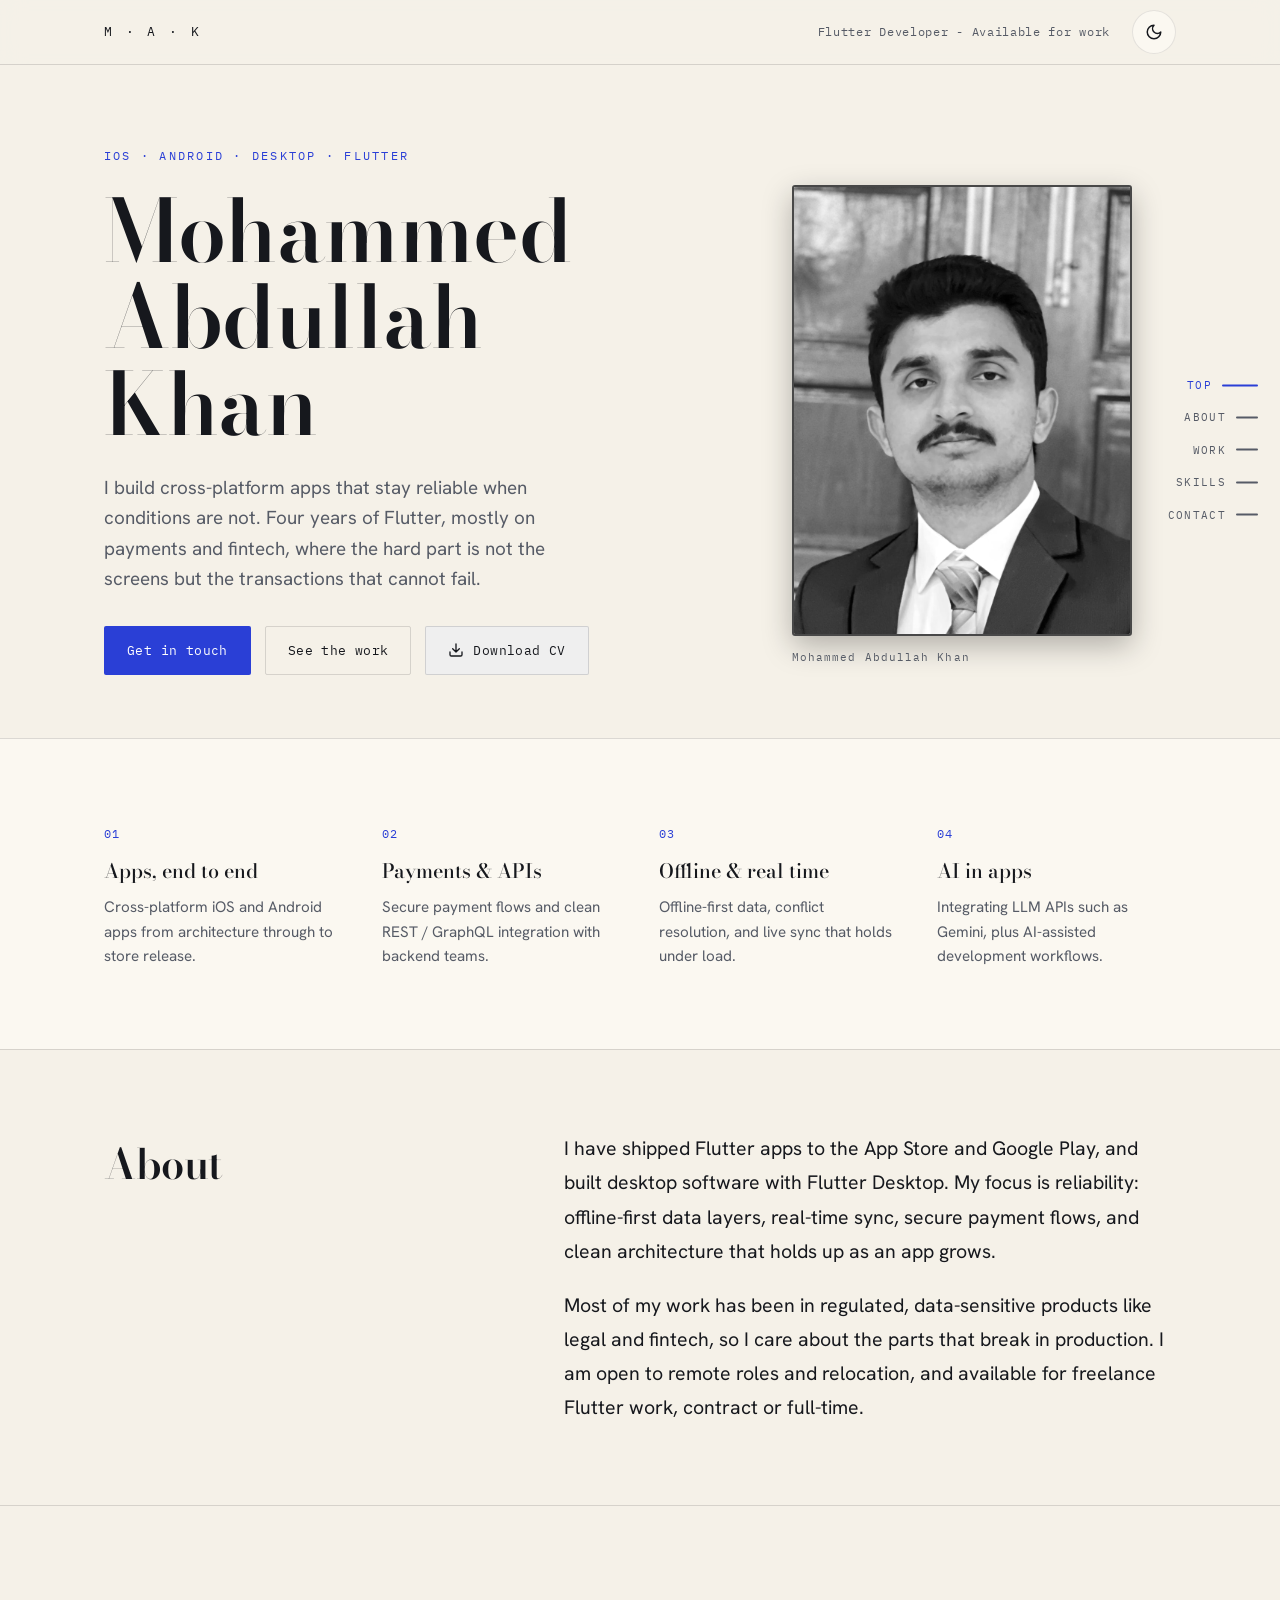
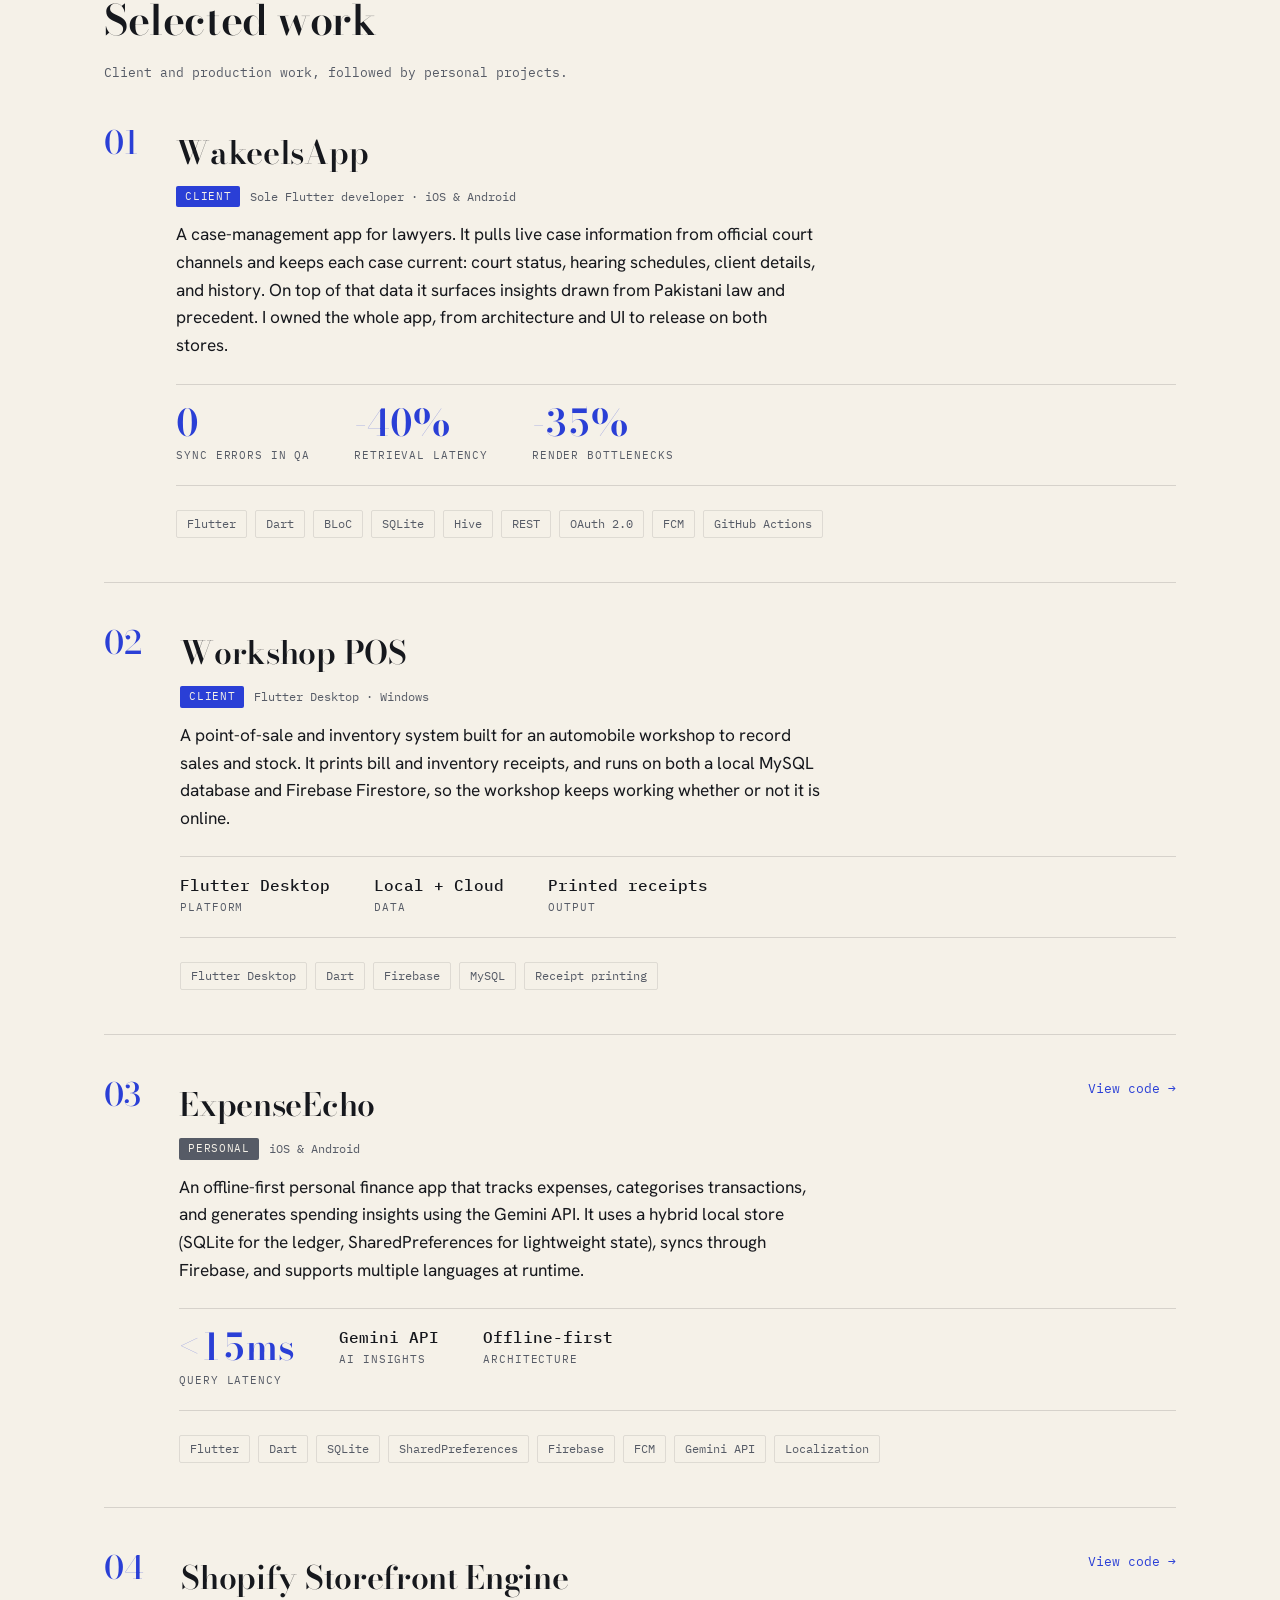
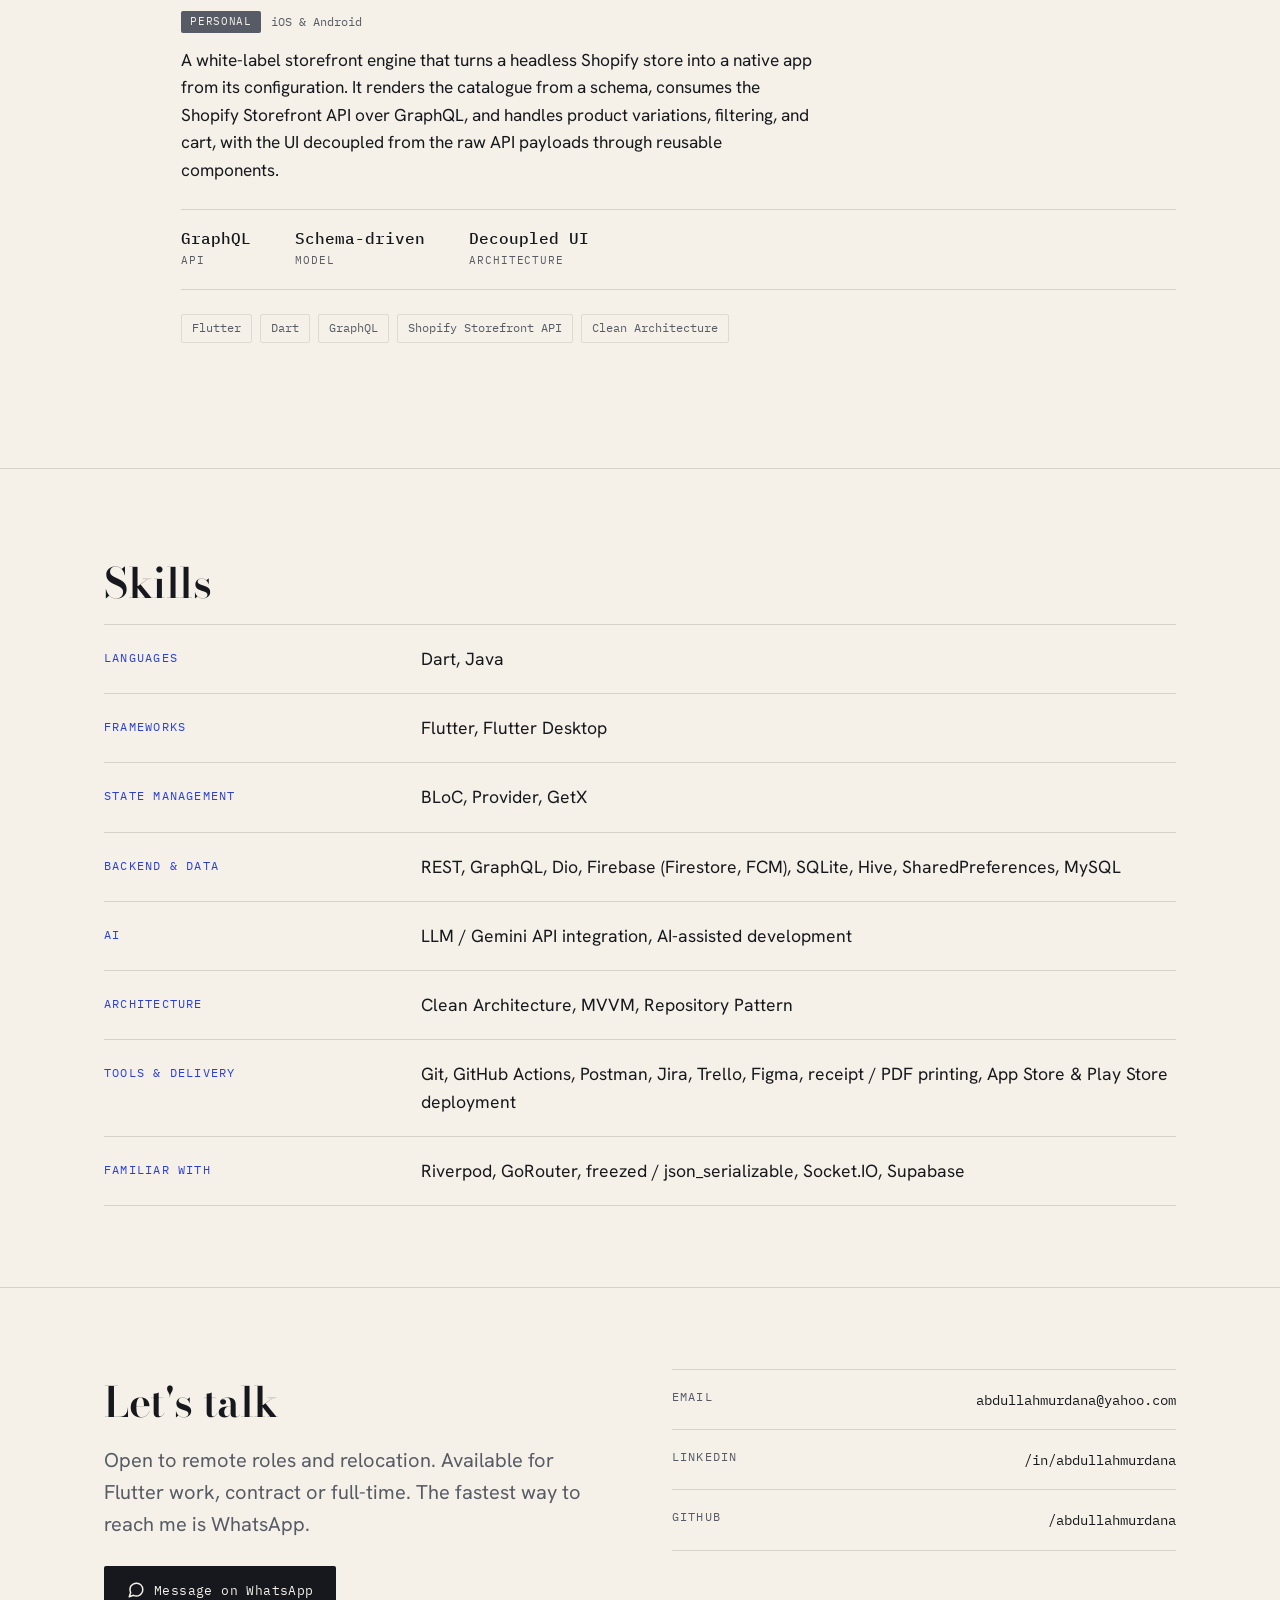
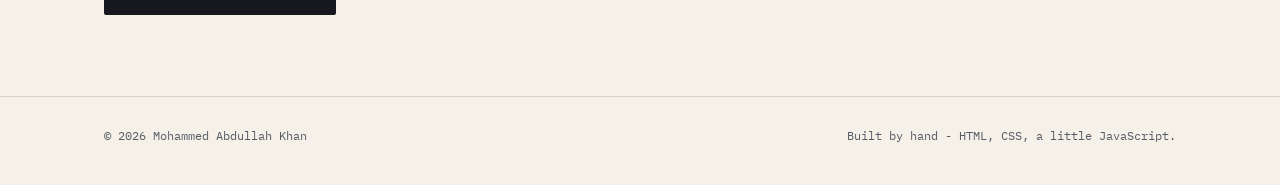
==== commit 98190b84: "Add scroll-to-top button and right-side section navigator - Section navigator: fixed right-center sc" ====
--- a/index.html
+++ b/index.html
@@ -69,6 +69,15 @@
 
   <!-- Scroll progress hairline -->
   <div class="scroll-progress" aria-hidden="true"></div>
+
+  <!-- Right-side section navigator (scroll-spy, desktop) -->
+  <nav class="section-nav" aria-label="Section navigation">
+    <a href="#top" data-spy="top"><span class="sn-label">Top</span><span class="sn-tick" aria-hidden="true"></span></a>
+    <a href="#about" data-spy="about"><span class="sn-label">About</span><span class="sn-tick" aria-hidden="true"></span></a>
+    <a href="#work" data-spy="work"><span class="sn-label">Work</span><span class="sn-tick" aria-hidden="true"></span></a>
+    <a href="#skills" data-spy="skills"><span class="sn-label">Skills</span><span class="sn-tick" aria-hidden="true"></span></a>
+    <a href="#contact" data-spy="contact"><span class="sn-label">Contact</span><span class="sn-tick" aria-hidden="true"></span></a>
+  </nav>
 
   <!-- Hidden SVG duotone filter (maps photo to ink + paper) -->
   <svg width="0" height="0" style="position:absolute" aria-hidden="true" focusable="false">
@@ -112,7 +121,7 @@
   </div>
 
   <!-- ============ HERO ============ -->
-  <header class="hero">
+  <header class="hero" id="top">
     <div class="wrap hero-grid">
       <div class="hero-text" data-stagger>
         <p class="eyebrow" data-reveal>iOS · Android · Desktop · Flutter</p>
@@ -173,7 +182,7 @@
     </section>
 
     <!-- ============ ABOUT ============ -->
-    <section class="about" aria-labelledby="about-h">
+    <section id="about" class="about" aria-labelledby="about-h">
       <div class="wrap about-grid">
         <h2 id="about-h" class="section-title" data-reveal>About</h2>
         <div class="about-body" data-reveal>
@@ -372,7 +381,7 @@
     </section>
 
     <!-- ============ SKILLS ============ -->
-    <section class="skills" aria-labelledby="skills-h">
+    <section id="skills" class="skills" aria-labelledby="skills-h">
       <div class="wrap">
         <h2 id="skills-h" class="section-title" data-reveal>Skills</h2>
         <dl class="skills-list">
@@ -453,6 +462,14 @@
     </div>
   </footer>
 
+  <!-- Scroll to top -->
+  <button class="to-top" type="button" aria-label="Scroll back to top" title="Back to top">
+    <svg width="18" height="18" viewBox="0 0 24 24" fill="none" stroke="currentColor" stroke-width="2"
+      stroke-linecap="round" stroke-linejoin="round" aria-hidden="true">
+      <path d="M12 19V5M5 12l7-7 7 7" />
+    </svg>
+  </button>
+
   <script src="js/app.js" defer></script>
 </body>
 
--- a/css/style.css
+++ b/css/style.css
@@ -111,6 +111,116 @@
   transform-origin: 0 50%;
   transition: transform .1s linear;
   will-change: transform;
+}
+
+/* ---------- Right-side section navigator (scroll-spy) ---------- */
+.section-nav {
+  position: fixed;
+  right: max(22px, env(safe-area-inset-right));
+  top: 50%;
+  transform: translateY(-50%);
+  z-index: 45;
+  display: flex;
+  flex-direction: column;
+  gap: 15px;
+  align-items: flex-end;
+}
+
+.section-nav a {
+  display: flex;
+  align-items: center;
+  justify-content: flex-end;
+  gap: 10px;
+  color: var(--sub);
+  touch-action: manipulation;
+}
+
+.sn-label {
+  font-family: "IBM Plex Mono", monospace;
+  font-size: .68rem;
+  text-transform: uppercase;
+  letter-spacing: .12em;
+  opacity: 0;
+  transform: translateX(6px);
+  transition: opacity .25s ease, transform .25s ease, color .25s ease;
+}
+
+.sn-tick {
+  width: 22px;
+  height: 2px;
+  border-radius: 2px;
+  background: currentColor;
+  opacity: .4;
+  transition: width .25s ease, opacity .25s ease, background-color .25s ease;
+}
+
+.section-nav a:hover .sn-label,
+.section-nav a:focus-visible .sn-label {
+  opacity: 1;
+  transform: none;
+  color: var(--ink);
+}
+
+.section-nav a:hover .sn-tick {
+  opacity: .85;
+}
+
+.section-nav a.active {
+  color: var(--accent);
+}
+
+.section-nav a.active .sn-label {
+  opacity: 1;
+  transform: none;
+  color: var(--accent);
+}
+
+.section-nav a.active .sn-tick {
+  width: 36px;
+  opacity: 1;
+  background: var(--accent);
+}
+
+/* ---------- Scroll to top ---------- */
+.to-top {
+  position: fixed;
+  right: max(20px, env(safe-area-inset-right));
+  bottom: max(20px, env(safe-area-inset-bottom));
+  z-index: 45;
+  width: 44px;
+  height: 44px;
+  border-radius: 50%;
+  border: 1px solid var(--card-bd);
+  background: var(--paper-2);
+  color: var(--ink);
+  cursor: pointer;
+  display: grid;
+  place-items: center;
+  box-shadow: var(--shadow);
+  opacity: 0;
+  visibility: hidden;
+  transform: translateY(10px);
+  touch-action: manipulation;
+  transition: opacity .3s ease, transform .3s ease, visibility .3s, border-color .25s ease, color .25s ease, background-color .45s ease;
+}
+
+.to-top.show {
+  opacity: 1;
+  visibility: visible;
+  transform: none;
+}
+
+.to-top:hover {
+  border-color: var(--accent);
+  color: var(--accent);
+  transform: translateY(-3px);
+}
+
+/* Section navigator needs clear gutter space beside the content */
+@media (max-width: 1279px) {
+  .section-nav {
+    display: none;
+  }
 }
 
 /* ---------- Theme toggle (lives in the top bar) ---------- */
@@ -818,7 +928,9 @@
   .theme-toggle,
   .hero-cta,
   .btn-wa,
-  .scroll-progress {
+  .scroll-progress,
+  .section-nav,
+  .to-top {
     display: none !important;
   }
 
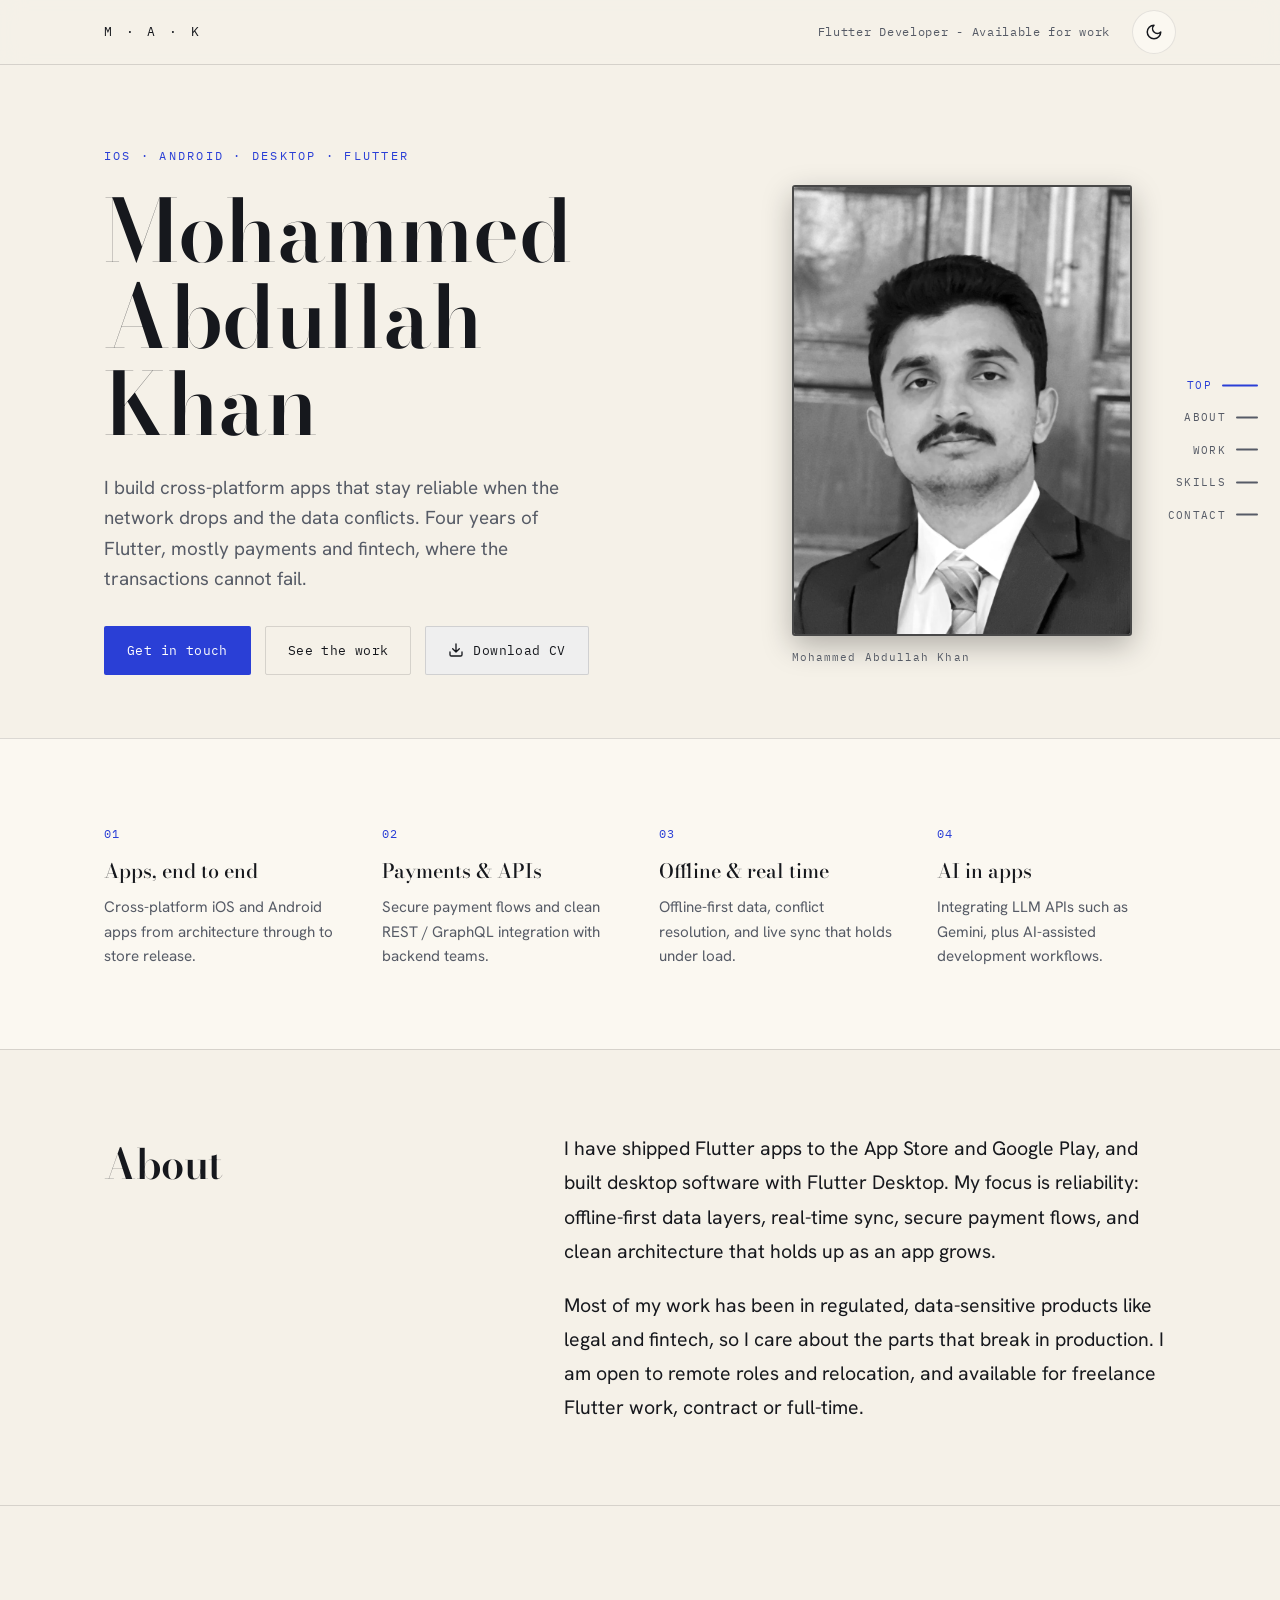
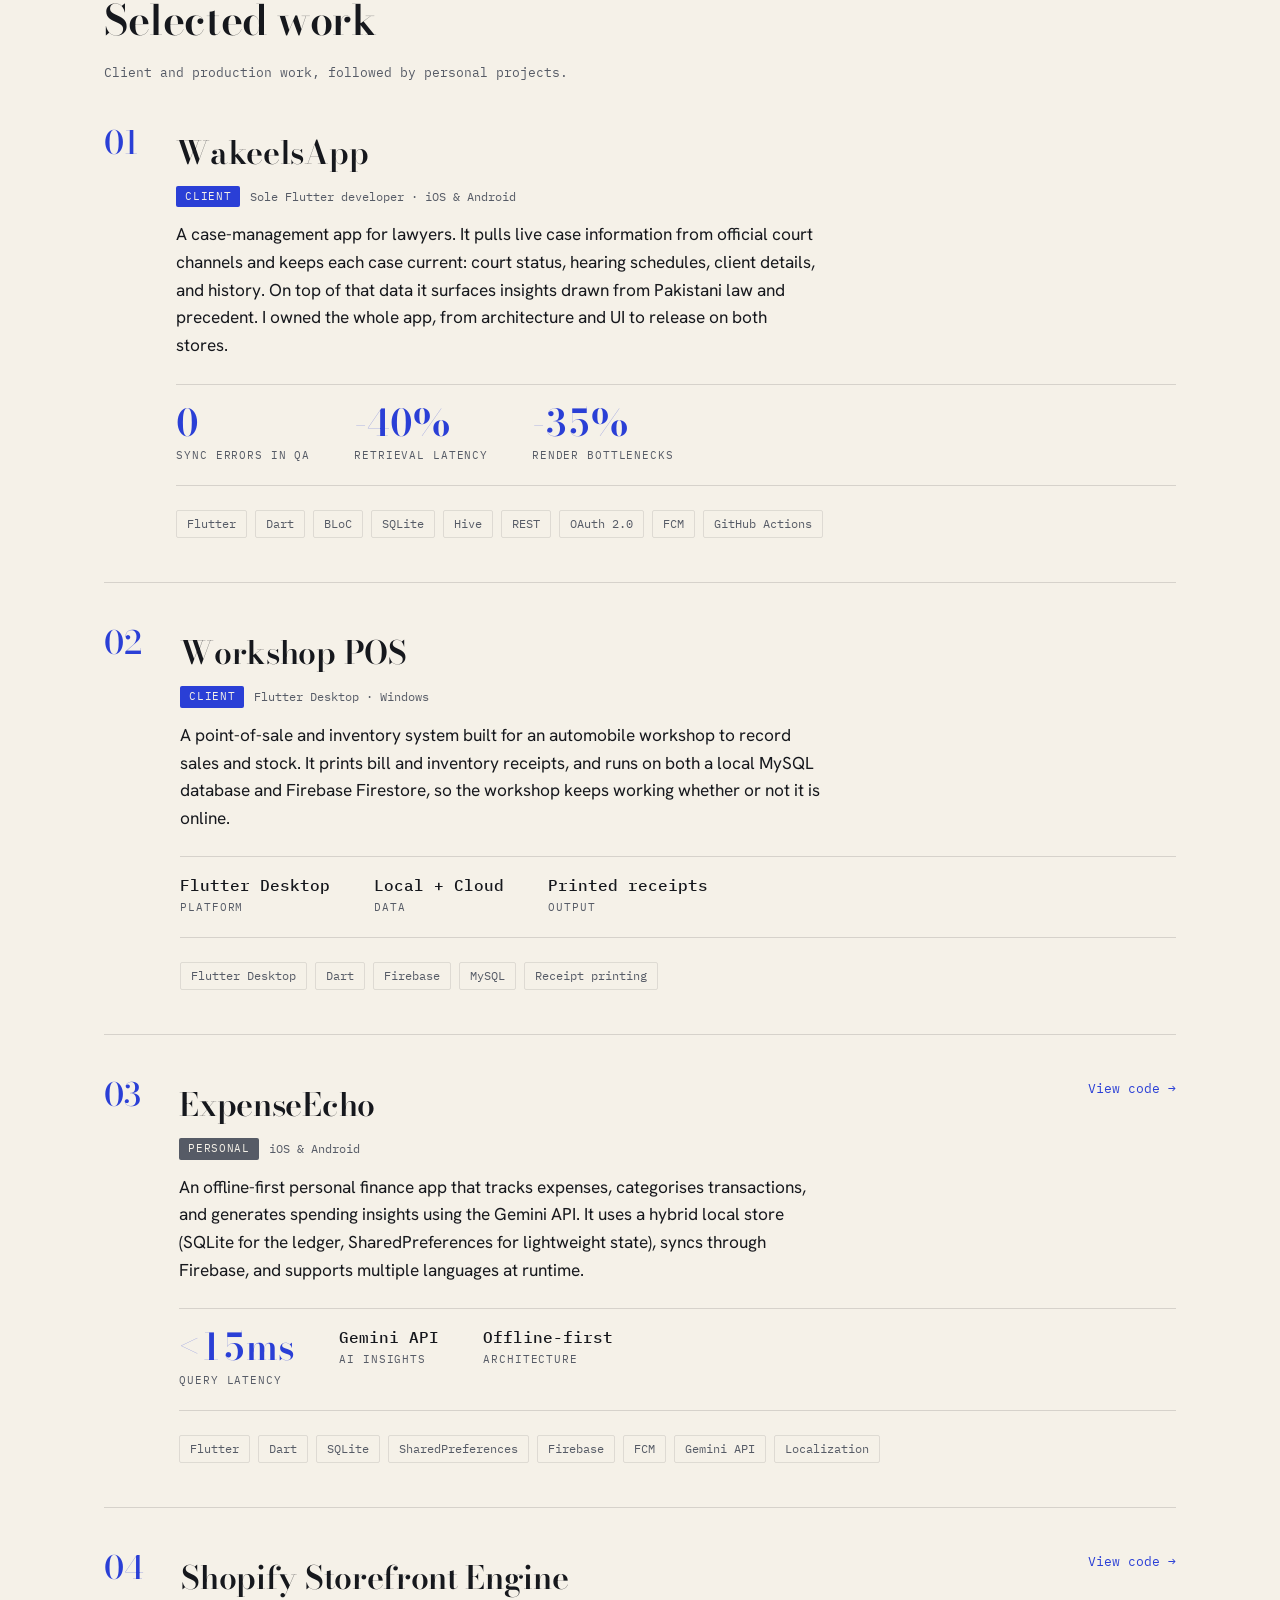
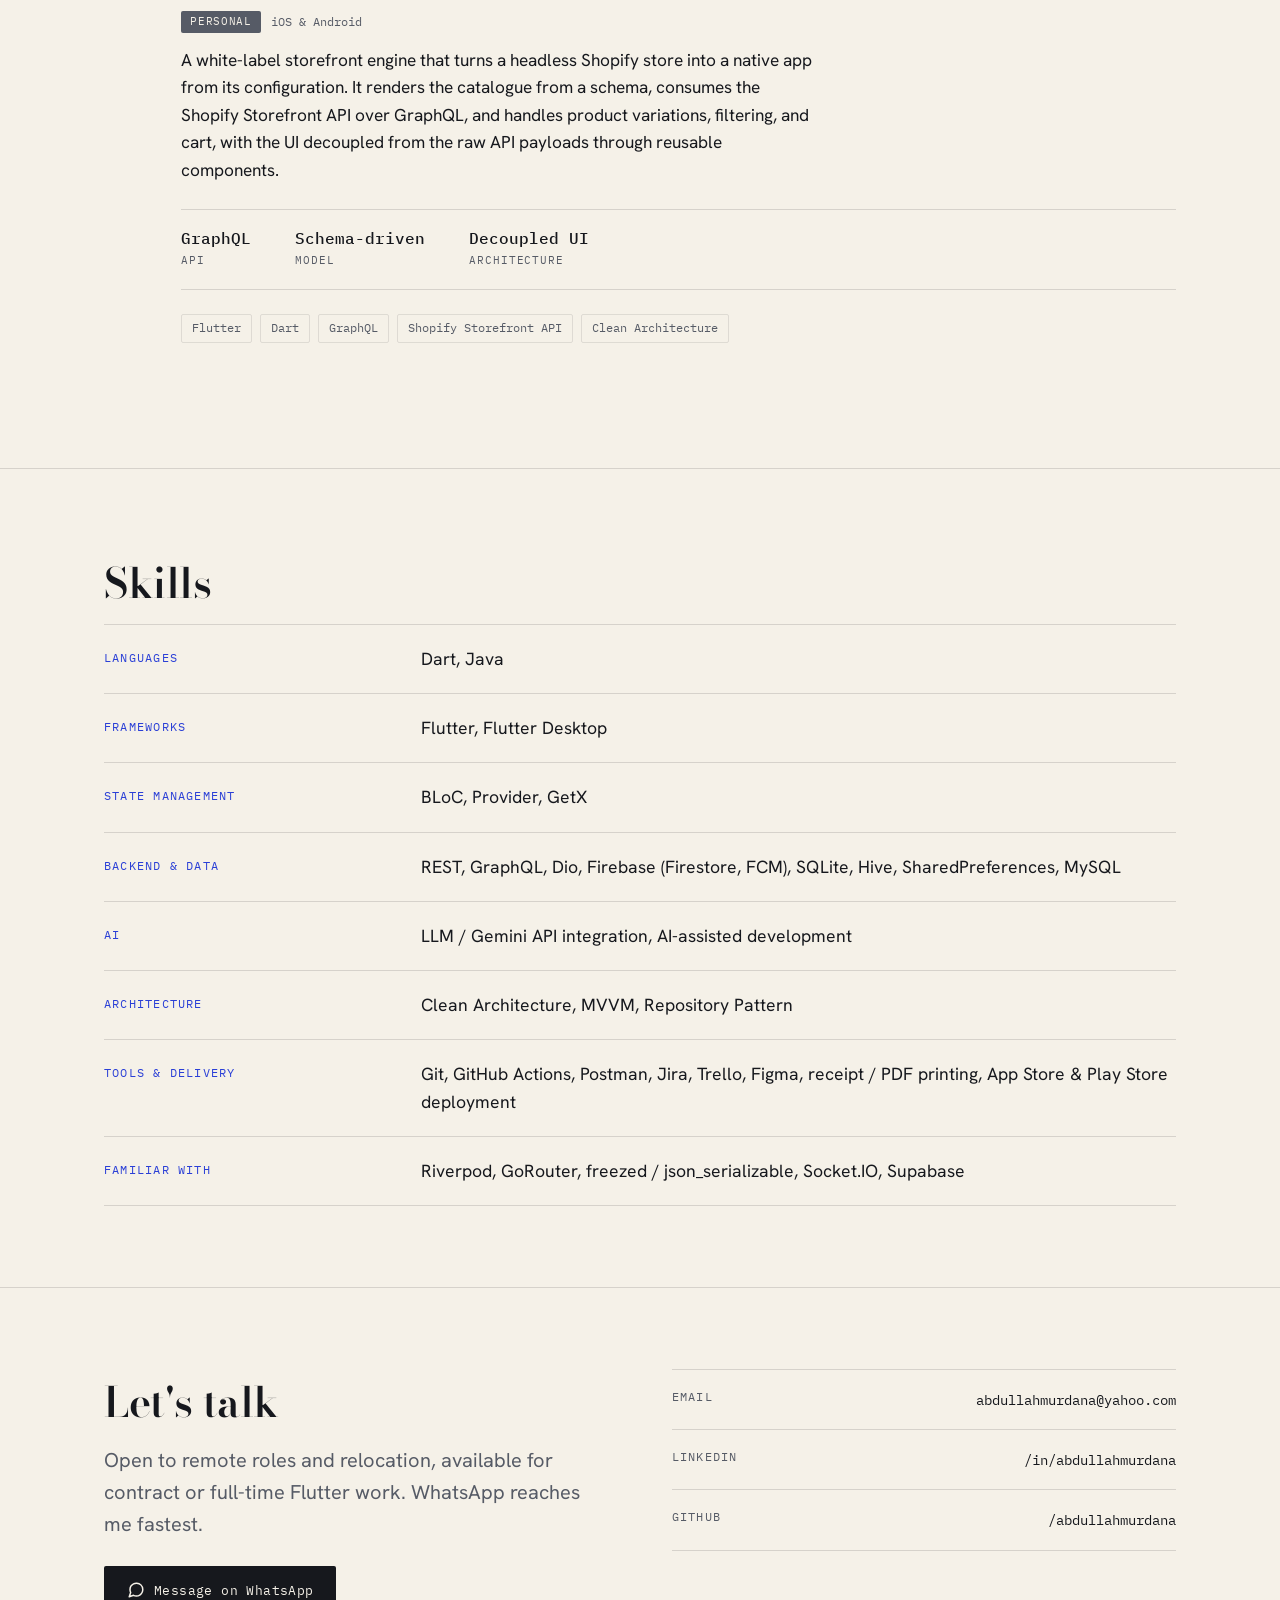
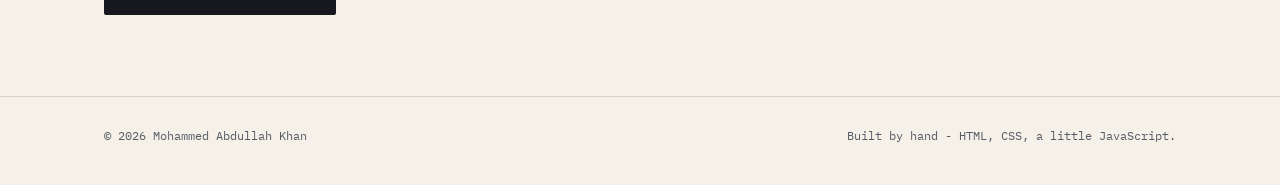
==== commit cad7f14c: "Tighten hero and contact copy - Hero: drop the "not the screens but the transactions" contrast and  " ====
--- a/index.html
+++ b/index.html
@@ -127,9 +127,9 @@
         <p class="eyebrow" data-reveal>iOS · Android · Desktop · Flutter</p>
         <h1 class="hero-name" data-reveal>Mohammed<br />Abdullah Khan</h1>
         <p class="hero-lead" data-reveal>
-          I build cross-platform apps that stay reliable when conditions are not.
-          Four years of Flutter, mostly on payments and fintech, where the hard
-          part is not the screens but the transactions that cannot fail.
+          I build cross-platform apps that stay reliable when the network drops
+          and the data conflicts. Four years of Flutter, mostly payments and
+          fintech, where the transactions cannot fail.
         </p>
         <div class="hero-cta" data-reveal>
           <a class="btn btn-primary" href="#contact">Get in touch</a>
@@ -428,8 +428,8 @@
         <div>
           <h2 id="contact-h" class="section-title" data-reveal>Let's talk</h2>
           <p class="contact-lead" data-reveal>
-            Open to remote roles and relocation. Available for Flutter work,
-            contract or full-time. The fastest way to reach me is WhatsApp.
+            Open to remote roles and relocation, available for contract or
+            full-time Flutter work. WhatsApp reaches me fastest.
           </p>
           <a class="btn btn-wa" data-reveal
             href="https://wa.me/923009691591?text=Hi%20Abdullah%2C%20I%20saw%20your%20portfolio" target="_blank"
